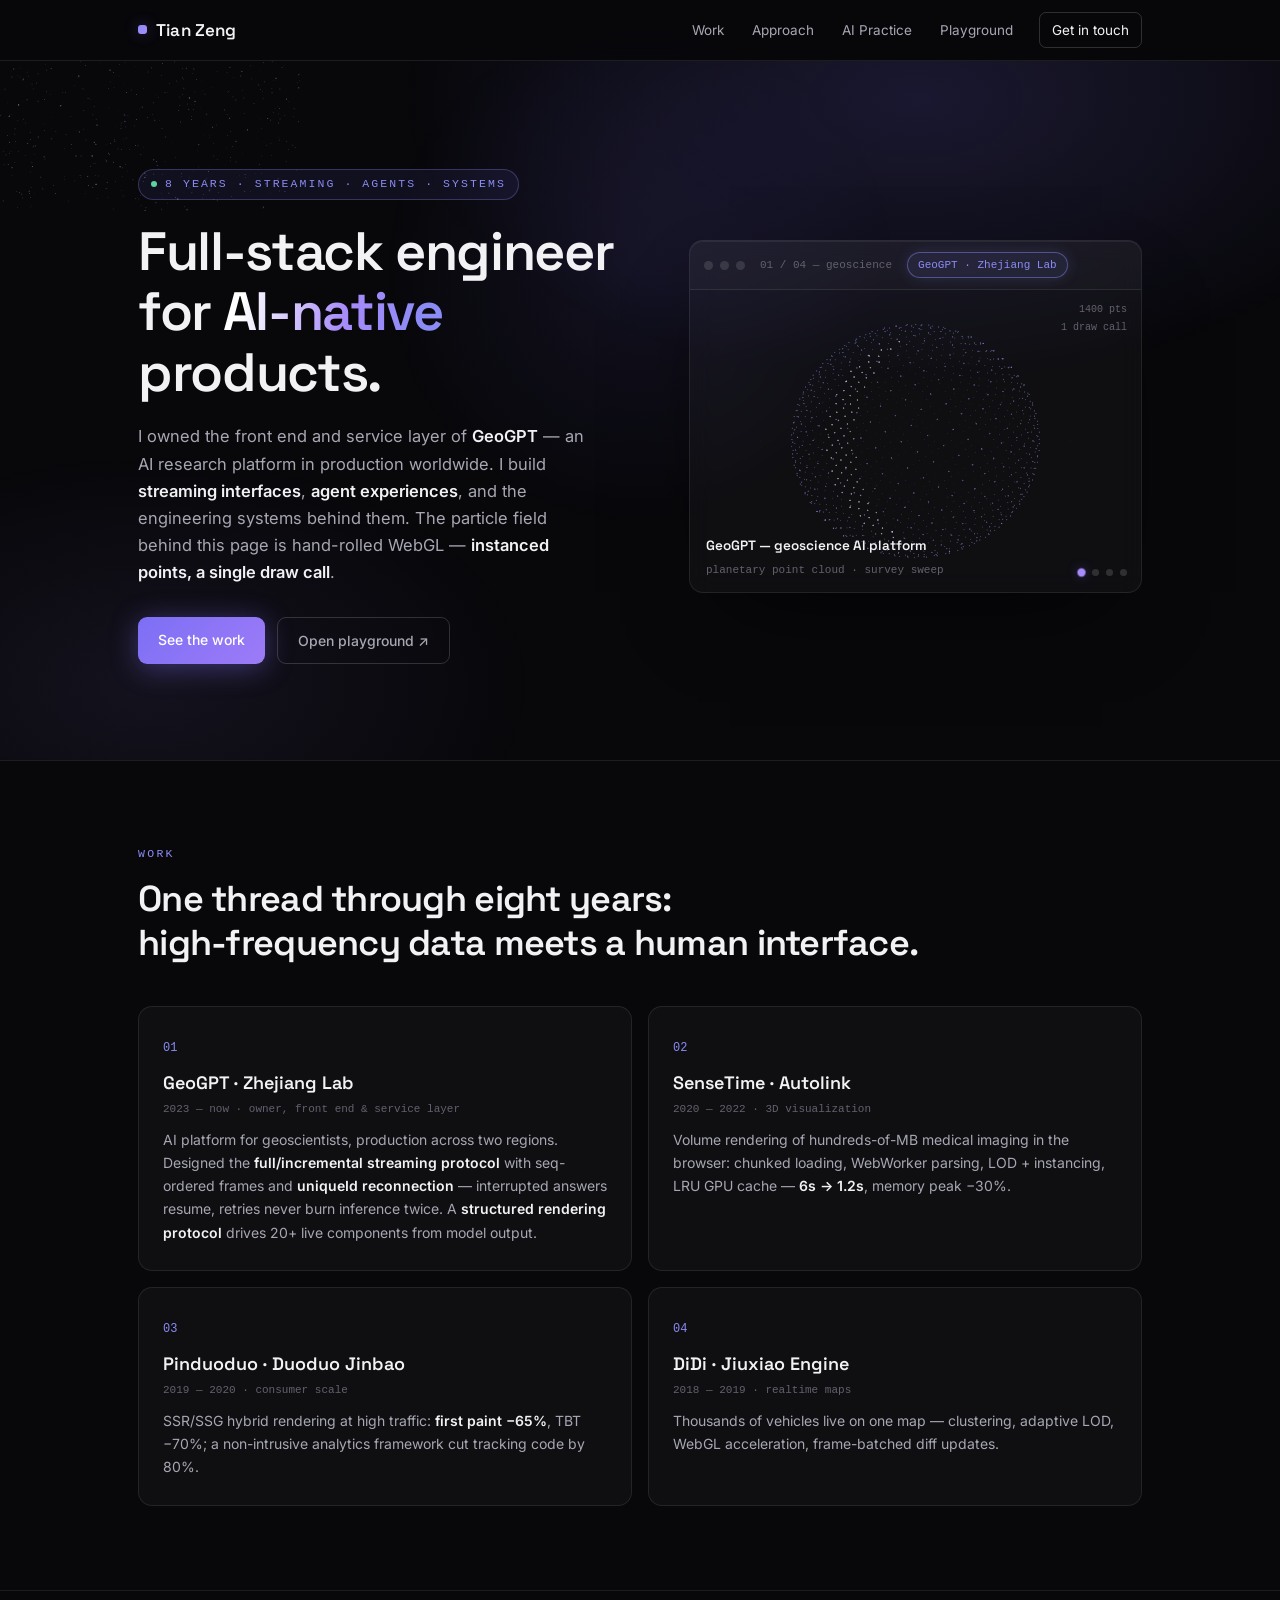
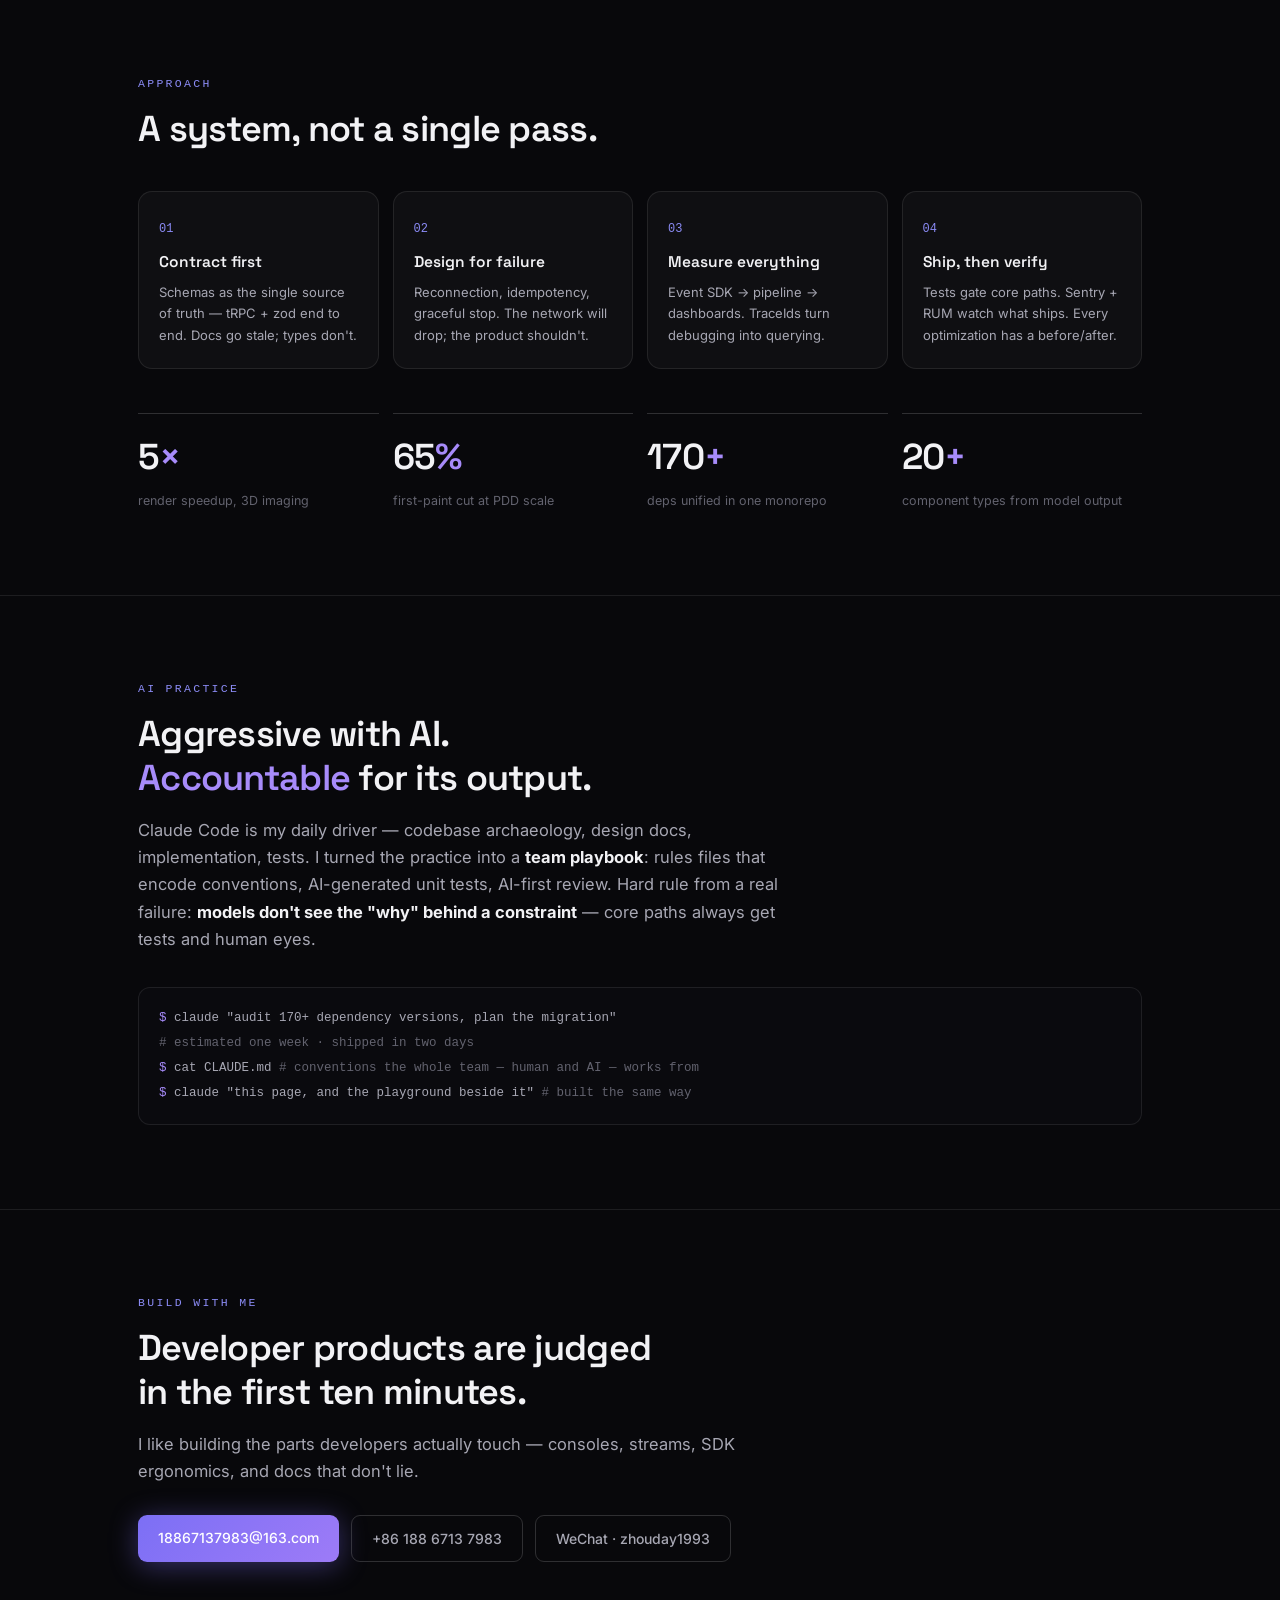
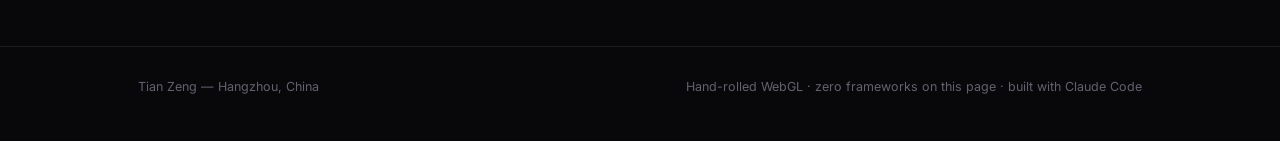
==== me/index.html @ 6d9af837 "Add /me portfolio pages" ====
<!DOCTYPE html>
<html lang="en">
<head>
<meta charset="utf-8">
<meta name="viewport" content="width=device-width, initial-scale=1">
<title>Tian Zeng — Full-stack engineer for AI-native products</title>
<link rel="preconnect" href="https://fonts.googleapis.com">
<link href="https://fonts.googleapis.com/css2?family=Inter:wght@400;500;600;700&family=Space+Grotesk:wght@500;600&display=swap" rel="stylesheet">
<style>
  :root {
    --bg: #08080b; --bg-2: #0c0c10;
    --glass: rgba(255,255,255,.032); --glass-2: rgba(255,255,255,.055);
    --line: rgba(255,255,255,.085); --line-2: rgba(255,255,255,.16);
    --text: #f2f2f5; --text-2: #a7a7b3; --text-3: #62626e;
    --violet: #8b8bf5; --violet-2: #a78bfa; --violet-glow: rgba(124,111,245,.35);
    --green: #5dd4a0; --amber: #f0b153;
    --font: "Inter", -apple-system, "PingFang SC", sans-serif;
    --head: "Space Grotesk", "Inter", sans-serif;
    --mono: "SF Mono", ui-monospace, Menlo, monospace;
  }
  * { margin: 0; padding: 0; box-sizing: border-box; }
  html { scroll-behavior: smooth; }
  body { background: var(--bg); color: var(--text); font: 15.5px/1.65 var(--font); -webkit-font-smoothing: antialiased; overflow-x: hidden; }
  ::selection { background: rgba(139,139,245,.3); }
  a { color: inherit; }
  .wrap { max-width: 1060px; margin: 0 auto; padding: 0 28px; }

  /* cursor glow */
  #glow { position: fixed; width: 560px; height: 560px; border-radius: 50%; pointer-events: none; z-index: 0;
    background: radial-gradient(circle, rgba(124,111,245,.09) 0%, transparent 65%);
    transform: translate(-50%,-50%); left: 50%; top: 30%; transition: opacity .4s; }

  /* entrance */
  .rise { opacity: 0; transform: translateY(20px); }
  .rise.in { animation: rise .9s cubic-bezier(.16,1,.3,1) forwards; }
  @keyframes rise { to { opacity: 1; transform: translateY(0); } }
  .d1 { animation-delay: .06s } .d2 { animation-delay: .2s } .d3 { animation-delay: .34s }

  /* header */
  header { position: sticky; top: 0; z-index: 20; background: rgba(8,8,11,.65); backdrop-filter: blur(14px); border-bottom: 1px solid var(--line); }
  .hd { display: flex; align-items: center; height: 60px; }
  .logo { font-family: var(--head); font-weight: 600; font-size: 17px; letter-spacing: .01em; display: flex; align-items: center; gap: 9px; }
  .logo i { width: 9px; height: 9px; border-radius: 3px; background: linear-gradient(135deg, var(--violet), var(--violet-2));
    box-shadow: 0 0 14px var(--violet-glow); }
  nav { margin-left: auto; display: flex; gap: 4px; align-items: center; }
  nav a { text-decoration: none; font-size: 13.5px; color: var(--text-2); padding: 6px 12px; border-radius: 7px; transition: all .15s; }
  nav a:hover { color: var(--text); background: var(--glass-2); }
  nav a.cta { color: var(--text); border: 1px solid var(--line-2); margin-left: 10px; }
  nav a.cta:hover { border-color: var(--violet); box-shadow: 0 0 18px rgba(124,111,245,.25); }

  /* hero */
  .hero { position: relative; padding: 108px 0 96px; overflow: hidden; }
  #particles { position: absolute; inset: 0; z-index: 0; }
  .hero::before { content: ""; position: absolute; inset: -20% -10%; z-index: 0; pointer-events: none;
    background: radial-gradient(48% 42% at 68% 18%, rgba(124,111,245,.16), transparent 70%),
                radial-gradient(36% 34% at 18% 78%, rgba(167,139,250,.08), transparent 70%); }
  .hero-inner { position: relative; z-index: 2; display: grid; grid-template-columns: 1.04fr .96fr; gap: 60px; align-items: center; }
  .eyebrow { font-family: var(--mono); font-size: 11.5px; letter-spacing: .18em; text-transform: uppercase; color: var(--violet);
    display: inline-flex; align-items: center; gap: 8px; padding: 5px 12px; border: 1px solid rgba(139,139,245,.3);
    border-radius: 99px; background: rgba(124,111,245,.08); }
  .eyebrow::before { content: ""; width: 6px; height: 6px; border-radius: 50%; background: var(--green); animation: pulse 1.8s infinite; }
  @keyframes pulse { 50% { opacity: .3 } }
  h1 { font-family: var(--head); font-weight: 600; font-size: clamp(36px, 4.6vw, 54px); line-height: 1.12; letter-spacing: -.025em; margin: 22px 0 20px; }
  h1 .grad { background: linear-gradient(100deg, #fff 10%, var(--violet-2) 55%, var(--violet) 90%);
    -webkit-background-clip: text; background-clip: text; color: transparent; }
  .hero-sub { font-size: 16.5px; color: var(--text-2); max-width: 46ch; }
  .hero-sub b { color: var(--text); font-weight: 600; }
  .hero-cta { margin-top: 30px; display: flex; gap: 12px; }
  .btn { font-size: 14px; font-weight: 500; text-decoration: none; border-radius: 9px; padding: 11px 20px; transition: all .18s; }
  .btn.primary { background: linear-gradient(135deg, #7c6ff5, #9d7bf7); color: #fff; box-shadow: 0 4px 28px rgba(124,111,245,.4); }
  .btn.primary:hover { transform: translateY(-2px); box-shadow: 0 8px 36px rgba(124,111,245,.55); }
  .btn.ghost { border: 1px solid var(--line-2); color: var(--text-2); }
  .btn.ghost:hover { color: var(--text); border-color: var(--violet); }

  /* glass demo frame */
  .frame { position: relative; z-index: 2; background: var(--glass); border: 1px solid var(--line); border-radius: 14px;
    backdrop-filter: blur(12px); box-shadow: 0 40px 90px -40px rgba(0,0,0,.8), inset 0 1px 0 rgba(255,255,255,.06);
    overflow: hidden; transform: perspective(1400px) rotateY(-4deg) rotateX(1.5deg); transition: transform .5s cubic-bezier(.16,1,.3,1); }
  .frame:hover { transform: perspective(1400px) rotateY(0) rotateX(0); }
  .frame-hd { display: flex; align-items: center; gap: 7px; padding: 11px 14px; border-bottom: 1px solid var(--line); background: rgba(255,255,255,.02); }
  .frame-hd i { width: 9px; height: 9px; border-radius: 50%; background: rgba(255,255,255,.12); }
  .frame-hd span { margin-left: 8px; font-family: var(--mono); font-size: 11px; color: var(--text-3); }
  .chip { margin-left: auto; font-family: var(--mono); font-size: 10.5px; padding: 3px 10px; border-radius: 99px;
    border: 1px solid var(--line-2); color: var(--text-2); transition: all .3s; }
  .chip.stream { color: var(--violet-2); border-color: rgba(139,139,245,.5); background: rgba(124,111,245,.12); box-shadow: 0 0 14px rgba(124,111,245,.2); }
  .chip.lost { color: var(--amber); border-color: rgba(240,177,83,.45); background: rgba(240,177,83,.1); }
  .chip.ok { color: var(--green); border-color: rgba(93,212,160,.45); background: rgba(93,212,160,.1); }
  .frame-body { padding: 0; min-height: 0; position: relative; }
  #showcase { display: block; width: 100%; height: 302px; transition: opacity .32s ease; }
  .scene-cap { position: absolute; left: 16px; bottom: 13px; line-height: 1.5; pointer-events: none; }
  .scene-cap b { display: block; font-family: var(--head); font-weight: 600; font-size: 13.5px; color: var(--text); }
  .scene-cap span { color: var(--text-3); font-size: 11px; font-family: var(--mono); }
  .dots { position: absolute; right: 14px; bottom: 16px; display: flex; gap: 7px; }
  .dots i { width: 7px; height: 7px; border-radius: 50%; background: rgba(255,255,255,.14); cursor: pointer; transition: all .25s; }
  .dots i.on { background: var(--violet-2); box-shadow: 0 0 9px var(--violet-glow); transform: scale(1.2); }
  .seqlog { position: absolute; right: 14px; top: 11px; font-family: var(--mono); font-size: 10px; color: var(--text-3); text-align: right; line-height: 1.8; }

  /* sections */
  section { position: relative; z-index: 2; padding: 84px 0; border-top: 1px solid var(--line); }
  .sec-eyebrow { font-family: var(--mono); font-size: 11.5px; letter-spacing: .2em; text-transform: uppercase; color: var(--violet); }
  .lede { font-family: var(--head); font-weight: 600; font-size: clamp(26px, 3.2vw, 36px); letter-spacing: -.02em; line-height: 1.22; margin-top: 14px; }
  .statement { color: var(--text-2); font-size: 16.5px; max-width: 64ch; margin-top: 16px; }
  .statement b { color: var(--text); }

  .cards { margin-top: 40px; display: grid; grid-template-columns: 1fr 1fr; gap: 16px; }
  .card { position: relative; background: var(--glass); border: 1px solid var(--line); border-radius: 14px; padding: 26px 24px;
    transition: transform .3s cubic-bezier(.16,1,.3,1), border-color .3s, box-shadow .3s; overflow: hidden; }
  .card::before { content: ""; position: absolute; inset: 0; border-radius: inherit; pointer-events: none; opacity: 0; transition: opacity .35s;
    background: radial-gradient(60% 90% at 20% 0%, rgba(124,111,245,.12), transparent 70%); }
  .card:hover { transform: translateY(-5px); border-color: rgba(139,139,245,.35); box-shadow: 0 24px 60px -30px rgba(124,111,245,.35); }
  .card:hover::before { opacity: 1; }
  .card .num { font-family: var(--mono); font-size: 12px; color: var(--violet); }
  .card h3 { font-family: var(--head); font-weight: 600; font-size: 18px; margin: 10px 0 2px; }
  .card small { font-family: var(--mono); font-size: 11px; color: var(--text-3); display: block; margin-bottom: 10px; }
  .card p { font-size: 14px; color: var(--text-2); }
  .card p b { color: var(--text); font-weight: 600; }

  .loop { margin-top: 40px; display: grid; grid-template-columns: repeat(4, 1fr); gap: 14px; }
  .loop .card { padding: 22px 20px; }
  .loop h4 { font-family: var(--head); font-weight: 600; font-size: 15.5px; margin: 10px 0 6px; }
  .loop p { font-size: 13px; }

  .stats { margin-top: 44px; display: grid; grid-template-columns: repeat(4,1fr); gap: 14px; }
  .stat { border-top: 1px solid var(--line-2); padding-top: 14px; }
  .stat .v { font-family: var(--head); font-weight: 600; font-size: clamp(26px,3vw,36px); letter-spacing: -.02em; }
  .stat .v span { color: var(--violet-2); }
  .stat .k { font-size: 12.5px; color: var(--text-3); margin-top: 3px; }

  .terminal { margin-top: 34px; background: #0a0a0e; border: 1px solid var(--line); border-radius: 12px; padding: 18px 20px;
    font-family: var(--mono); font-size: 12.5px; line-height: 2; color: var(--text-2); }
  .terminal .p { color: var(--violet-2); }
  .terminal .c { color: var(--text-3); }

  footer { border-top: 1px solid var(--line); padding: 30px 0 44px; font-size: 12.5px; color: var(--text-3);
    display: flex; justify-content: space-between; position: relative; z-index: 2; }

  @media (max-width: 880px) {
    .hero-inner { grid-template-columns: 1fr; }
    .cards, .loop, .stats { grid-template-columns: 1fr 1fr; }
    .frame { transform: none; }
  }
</style>
</head>
<body>
<div id="glow"></div>

<header><div class="wrap hd">
  <div class="logo"><i></i>Tian Zeng</div>
  <nav>
    <a href="#work">Work</a>
    <a href="#approach">Approach</a>
    <a href="#ai">AI Practice</a>
    <a href="playground.html">Playground</a>
    <a class="cta" href="mailto:18867137983@163.com">Get in touch</a>
  </nav>
</div></header>

<div class="hero">
  <canvas id="particles"></canvas>
  <div class="wrap hero-inner">
    <div>
      <span class="eyebrow rise d1">8 years · streaming · agents · systems</span>
      <h1 class="rise d1">Full-stack engineer for <span class="grad">AI-native</span> products.</h1>
      <p class="hero-sub rise d2">I owned the front end and service layer of <b>GeoGPT</b> — an AI research platform in production worldwide. I build <b>streaming interfaces</b>, <b>agent experiences</b>, and the engineering systems behind them. The particle field behind this page is hand-rolled WebGL — <b>instanced points, a single draw call</b>.</p>
      <div class="hero-cta rise d3">
        <a class="btn primary" href="#work">See the work</a>
        <a class="btn ghost" href="playground.html">Open playground ↗</a>
      </div>
    </div>
    <div class="frame rise d3">
      <div class="frame-hd"><i></i><i></i><i></i><span id="scene-title">01 / 04 — geoscience</span><span class="chip" id="chip">GeoGPT</span></div>
      <div class="frame-body">
        <canvas id="showcase"></canvas>
        <div class="scene-cap" id="scene-cap"></div>
        <div class="seqlog" id="seqlog"></div>
        <div class="dots" id="dots"></div>
      </div>
    </div>
  </div>
</div>

<section id="work"><div class="wrap">
  <p class="sec-eyebrow rise">Work</p>
  <h2 class="lede rise">One thread through eight years:<br>high-frequency data meets a human interface.</h2>
  <div class="cards">
    <div class="card rise"><span class="num">01</span>
      <h3>GeoGPT · Zhejiang Lab</h3><small>2023 — now · owner, front end &amp; service layer</small>
      <p>AI platform for geoscientists, production across two regions. Designed the <b>full/incremental streaming protocol</b> with seq-ordered frames and <b>uniqueId reconnection</b> — interrupted answers resume, retries never burn inference twice. A <b>structured rendering protocol</b> drives 20+ live components from model output.</p></div>
    <div class="card rise"><span class="num">02</span>
      <h3>SenseTime · Autolink</h3><small>2020 — 2022 · 3D visualization</small>
      <p>Volume rendering of hundreds-of-MB medical imaging in the browser: chunked loading, WebWorker parsing, LOD + instancing, LRU GPU cache — <b>6s → 1.2s</b>, memory peak −30%.</p></div>
    <div class="card rise"><span class="num">03</span>
      <h3>Pinduoduo · Duoduo Jinbao</h3><small>2019 — 2020 · consumer scale</small>
      <p>SSR/SSG hybrid rendering at high traffic: <b>first paint −65%</b>, TBT −70%; a non-intrusive analytics framework cut tracking code by 80%.</p></div>
    <div class="card rise"><span class="num">04</span>
      <h3>DiDi · Jiuxiao Engine</h3><small>2018 — 2019 · realtime maps</small>
      <p>Thousands of vehicles live on one map — clustering, adaptive LOD, WebGL acceleration, frame-batched diff updates.</p></div>
  </div>
</div></section>

<section id="approach"><div class="wrap">
  <p class="sec-eyebrow rise">Approach</p>
  <h2 class="lede rise">A system, not a single pass.</h2>
  <div class="loop">
    <div class="card rise"><span class="num">01</span><h4>Contract first</h4><p>Schemas as the single source of truth — tRPC + zod end to end. Docs go stale; types don't.</p></div>
    <div class="card rise"><span class="num">02</span><h4>Design for failure</h4><p>Reconnection, idempotency, graceful stop. The network will drop; the product shouldn't.</p></div>
    <div class="card rise"><span class="num">03</span><h4>Measure everything</h4><p>Event SDK → pipeline → dashboards. TraceIds turn debugging into querying.</p></div>
    <div class="card rise"><span class="num">04</span><h4>Ship, then verify</h4><p>Tests gate core paths. Sentry + RUM watch what ships. Every optimization has a before/after.</p></div>
  </div>
  <div class="stats">
    <div class="stat rise"><div class="v">5<span>×</span></div><div class="k">render speedup, 3D imaging</div></div>
    <div class="stat rise"><div class="v">65<span>%</span></div><div class="k">first-paint cut at PDD scale</div></div>
    <div class="stat rise"><div class="v">170<span>+</span></div><div class="k">deps unified in one monorepo</div></div>
    <div class="stat rise"><div class="v">20<span>+</span></div><div class="k">component types from model output</div></div>
  </div>
</div></section>

<section id="ai"><div class="wrap">
  <p class="sec-eyebrow rise">AI Practice</p>
  <h2 class="lede rise">Aggressive with AI.<br><span style="color:var(--violet-2)">Accountable</span> for its output.</h2>
  <p class="statement rise">Claude Code is my daily driver — codebase archaeology, design docs, implementation, tests. I turned the practice into a <b>team playbook</b>: rules files that encode conventions, AI-generated unit tests, AI-first review. Hard rule from a real failure: <b>models don't see the "why" behind a constraint</b> — core paths always get tests and human eyes.</p>
  <div class="terminal rise">
    <div><span class="p">$</span> claude "audit 170+ dependency versions, plan the migration"</div>
    <div><span class="c"># estimated one week · shipped in two days</span></div>
    <div><span class="p">$</span> cat CLAUDE.md <span class="c"># conventions the whole team — human and AI — works from</span></div>
    <div><span class="p">$</span> claude "this page, and the playground beside it" <span class="c"># built the same way</span></div>
  </div>
</div></section>

<section><div class="wrap">
  <p class="sec-eyebrow rise">Build with me</p>
  <h2 class="lede rise">Developer products are judged<br>in the first ten minutes.</h2>
  <p class="statement rise">I like building the parts developers actually touch — consoles, streams, SDK ergonomics, and docs that don't lie.</p>
  <div class="hero-cta rise">
    <a class="btn primary" href="mailto:18867137983@163.com">18867137983@163.com</a>
    <a class="btn ghost" href="tel:+8618867137983">+86 188 6713 7983</a>
    <a class="btn ghost" href="#">WeChat · zhouday1993</a>
  </div>
</div></section>

<footer><div class="wrap" style="display:flex;justify-content:space-between;width:100%">
  <span>Tian Zeng — Hangzhou, China</span>
  <span>Hand-rolled WebGL · zero frameworks on this page · built with Claude Code</span>
</div></footer>

<script>
/* ─── cursor glow ─── */
const glow = document.getElementById('glow');
addEventListener('pointermove', e => { glow.style.left = e.clientX + 'px'; glow.style.top = e.clientY + 'px'; }, { passive: true });

/* ─── scroll reveal (IO + sweep fallback) ─── */
const risers = [...document.querySelectorAll('.rise')];
const io = new IntersectionObserver(es => es.forEach(e => { if (e.isIntersecting) { e.target.classList.add('in'); io.unobserve(e.target); } }), { threshold: 0, rootMargin: '0px 0px -8% 0px' });
risers.forEach(el => io.observe(el));
function sweep(){ risers.forEach(el => { if (!el.classList.contains('in') && el.getBoundingClientRect().top < innerHeight * 1.05) el.classList.add('in'); }); }
addEventListener('scroll', sweep, { passive: true }); addEventListener('resize', sweep); setTimeout(sweep, 300);

/* ─── WebGL particle field: 4000 points, one draw call, mouse repulsion ─── */
(function(){
  const cv = document.getElementById('particles');
  const gl = cv.getContext('webgl', { alpha: true, antialias: false });
  if (!gl) return;
  const N = 4000;
  let W, H, dpr, drawN = N;
  function resize(){
    dpr = Math.min(devicePixelRatio || 1, 2);
    W = cv.clientWidth; H = cv.clientHeight;
    cv.width = W * dpr; cv.height = H * dpr;
    gl.viewport(0, 0, cv.width, cv.height);
    drawN = Math.max(500, Math.min(N, Math.round((W * H) / 620)));
  }
  resize(); addEventListener('resize', resize);
  addEventListener('load', resize); if (document.fonts && document.fonts.ready) document.fonts.ready.then(resize);

  const vsrc = `
    attribute vec2 aPos; attribute float aSize; attribute float aHue;
    uniform vec2 uRes; varying float vHue;
    void main(){
      vHue = aHue;
      vec2 ndc = (aPos / uRes) * 2.0 - 1.0;
      gl_Position = vec4(ndc.x, -ndc.y, 0.0, 1.0);
      gl_PointSize = aSize;
    }`;
  const fsrc = `
    precision mediump float; varying float vHue;
    void main(){
      float d = length(gl_PointCoord - .5);
      float a = smoothstep(.5, .12, d);
      vec3 violet = vec3(.55,.55,.96); vec3 white = vec3(.92,.92,1.0);
      gl_FragColor = vec4(mix(violet, white, vHue), a * (0.09 + vHue * 0.28));
    }`;
  function sh(type, src){ const s = gl.createShader(type); gl.shaderSource(s, src); gl.compileShader(s); return s; }
  const prog = gl.createProgram();
  gl.attachShader(prog, sh(gl.VERTEX_SHADER, vsrc));
  gl.attachShader(prog, sh(gl.FRAGMENT_SHADER, fsrc));
  gl.linkProgram(prog); gl.useProgram(prog);
  gl.enable(gl.BLEND); gl.blendFunc(gl.SRC_ALPHA, gl.ONE); // additive

  const pos = new Float32Array(N * 2), vel = new Float32Array(N * 2);
  const size = new Float32Array(N), hue = new Float32Array(N);
  for (let i = 0; i < N; i++) {
    pos[i*2] = Math.random() * 2000; pos[i*2+1] = Math.random() * 1200;
    vel[i*2] = (Math.random() - .5) * .22; vel[i*2+1] = (Math.random() - .5) * .22;
    size[i] = (0.8 + Math.random() * 1.8) * (devicePixelRatio > 1 ? 2 : 1);
    hue[i] = Math.random() * Math.random();
  }
  function buf(data, loc, comps){
    const b = gl.createBuffer(); gl.bindBuffer(gl.ARRAY_BUFFER, b);
    gl.bufferData(gl.ARRAY_BUFFER, data, gl.DYNAMIC_DRAW);
    gl.enableVertexAttribArray(loc); gl.vertexAttribPointer(loc, comps, gl.FLOAT, false, 0, 0);
    return b;
  }
  const locPos = gl.getAttribLocation(prog, 'aPos');
  const bPos = buf(pos, locPos, 2);
  buf(size, gl.getAttribLocation(prog, 'aSize'), 1);
  buf(hue, gl.getAttribLocation(prog, 'aHue'), 1);
  const uRes = gl.getUniformLocation(prog, 'uRes');

  let mx = -9999, my = -9999;
  cv.parentElement.addEventListener('pointermove', e => {
    const r = cv.getBoundingClientRect(); mx = (e.clientX - r.left) * dpr; my = (e.clientY - r.top) * dpr;
  }, { passive: true });
  cv.parentElement.addEventListener('pointerleave', () => { mx = my = -9999; });

  function tick(){
    const w = cv.width, h = cv.height, R = 130 * dpr;
    for (let i = 0; i < drawN; i++) {
      let x = pos[i*2] % w, y = pos[i*2+1] % h;
      if (x < 0) x += w; if (y < 0) y += h;
      const dx = x - mx, dy = y - my, d2 = dx*dx + dy*dy;
      if (d2 < R*R && d2 > 1) {
        const f = (1 - Math.sqrt(d2)/R) * .9;
        vel[i*2] += (dx/Math.sqrt(d2)) * f; vel[i*2+1] += (dy/Math.sqrt(d2)) * f;
      }
      vel[i*2] *= .96; vel[i*2+1] *= .96;
      const sp = Math.hypot(vel[i*2], vel[i*2+1]);
      if (sp < .12) { vel[i*2] += (Math.random()-.5)*.04; vel[i*2+1] += (Math.random()-.5)*.04; }
      pos[i*2] = x + vel[i*2] * dpr; pos[i*2+1] = y + vel[i*2+1] * dpr;
    }
    gl.bindBuffer(gl.ARRAY_BUFFER, bPos);
    gl.bufferSubData(gl.ARRAY_BUFFER, 0, pos);
    gl.enableVertexAttribArray(locPos); gl.vertexAttribPointer(locPos, 2, gl.FLOAT, false, 0, 0);
    gl.uniform2f(uRes, w, h);
    gl.clearColor(0, 0, 0, 0); gl.clear(gl.COLOR_BUFFER_BIT);
    gl.drawArrays(gl.POINTS, 0, drawN);
    requestAnimationFrame(tick);
  }
  tick();
})();

/* ─── career showcase: 4 WebGL scenes, one shared point pipeline, one draw call/frame ─── */
(function(){
  const cv = document.getElementById('showcase');
  const gl = cv.getContext('webgl', { alpha: true, antialias: false });
  if (!gl) return;
  const chip = document.getElementById('chip'), sTitle = document.getElementById('scene-title'),
        cap = document.getElementById('scene-cap'), seqlog = document.getElementById('seqlog'),
        dotsEl = document.getElementById('dots');

  let W, H, dpr;
  function resize(){
    dpr = Math.min(devicePixelRatio || 1, 2);
    W = cv.clientWidth; H = cv.clientHeight;
    cv.width = W * dpr; cv.height = H * dpr;
    gl.viewport(0, 0, cv.width, cv.height);
  }
  resize(); addEventListener('resize', resize);
  if (document.fonts && document.fonts.ready) document.fonts.ready.then(resize);

  const vsrc = `attribute vec2 aPos; attribute float aSize; attribute vec4 aCol;
    uniform vec2 uRes; varying vec4 vCol;
    void main(){ vCol = aCol; vec2 n = (aPos / uRes) * 2.0 - 1.0;
      gl_Position = vec4(n.x, -n.y, 0.0, 1.0); gl_PointSize = aSize; }`;
  const fsrc = `precision mediump float; varying vec4 vCol;
    void main(){ float d = length(gl_PointCoord - .5);
      gl_FragColor = vec4(vCol.rgb, vCol.a * smoothstep(.5, .15, d)); }`;
  function sh(t, s){ const o = gl.createShader(t); gl.shaderSource(o, s); gl.compileShader(o); return o; }
  const prog = gl.createProgram();
  gl.attachShader(prog, sh(gl.VERTEX_SHADER, vsrc)); gl.attachShader(prog, sh(gl.FRAGMENT_SHADER, fsrc));
  gl.linkProgram(prog); gl.useProgram(prog);
  gl.enable(gl.BLEND); gl.blendFunc(gl.SRC_ALPHA, gl.ONE);

  const MAX = 3400;
  const pos = new Float32Array(MAX*2), size = new Float32Array(MAX), col = new Float32Array(MAX*4);
  let count = 0;
  function P(x, y, s, r, g, b, a){
    if (count >= MAX) return;
    pos[count*2] = x*dpr; pos[count*2+1] = y*dpr; size[count] = s*dpr;
    col[count*4] = r; col[count*4+1] = g; col[count*4+2] = b; col[count*4+3] = a; count++;
  }
  function mkBuf(loc, comps){
    const b = gl.createBuffer(); gl.bindBuffer(gl.ARRAY_BUFFER, b);
    gl.bufferData(gl.ARRAY_BUFFER, comps === 2 ? pos : comps === 1 ? size : col, gl.DYNAMIC_DRAW);
    gl.enableVertexAttribArray(loc); gl.vertexAttribPointer(loc, comps, gl.FLOAT, false, 0, 0);
    return b;
  }
  const bPos = mkBuf(gl.getAttribLocation(prog,'aPos'), 2);
  const bSize = mkBuf(gl.getAttribLocation(prog,'aSize'), 1);
  const bCol = mkBuf(gl.getAttribLocation(prog,'aCol'), 4);
  const uRes = gl.getUniformLocation(prog, 'uRes');

  /* — scenes — */
  const SCENES = [
  { title: '01 / 04 — geoscience', chipT: 'GeoGPT · Zhejiang Lab', ac: [139,139,245],
    cap1: 'GeoGPT — geoscience AI platform', cap2: 'planetary point cloud · survey sweep',
    init(){ if (this.p) return; this.p = []; const n = 1250, ga = Math.PI*(3-Math.sqrt(5));
      for (let i = 0; i < n; i++){ const y = 1-(i/(n-1))*2, r = Math.sqrt(Math.max(0,1-y*y)), th = ga*i;
        this.p.push([Math.cos(th)*r, y, Math.sin(th)*r, ((th % (Math.PI*2)) + Math.PI*2) % (Math.PI*2)]); }
      this.ring = []; for (let i = 0; i < 150; i++){ const a = i/150*Math.PI*2; this.ring.push([Math.cos(a), 0, Math.sin(a)]); } },
    step(dt, t){ const cx = W/2, cy = H/2, R = Math.min(W,H)*0.37, rot = t*0.4, band = (t*0.65)%(Math.PI*2);
      const cs = Math.cos(rot), sn = Math.sin(rot);
      for (const q of this.p){ const x = q[0]*cs - q[2]*sn, z = q[0]*sn + q[2]*cs;
        const pr = 2.3/(2.3+z), sx = cx + x*R*pr, sy = cy + q[1]*R*0.94*pr, li = (1-z)/2;
        let d = Math.abs(q[3]-band); d = Math.min(d, Math.PI*2-d);
        if (d < 0.22) P(sx, sy, 2.4, .95,.95,1, .35+li*.55);
        else P(sx, sy, 1.2+li*1.2, .58,.6,.98, .1+li*.34); }
      for (const q of this.ring){ const x = q[0]*cs - q[2]*sn, z = q[0]*sn + q[2]*cs, pr = 2.3/(2.3+z);
        P(cx + x*R*1.25*pr, cy, 1.1, .75,.75,1, .06+(1-z)/2*.2); } } },

  { title: '02 / 04 — medical imaging', chipT: 'SenseTime · 3D vis', ac: [95,214,224],
    cap1: 'SenseTime — medical volume rendering', cap2: 'CT sweep · worker-parsed · GPU-cached',
    init(){ if (this.p) return; this.p = [];
      while (this.p.length < 1500){ const x = Math.random()*2-1, y = Math.random()*2-1, z = Math.random()*2-1;
        if (x*x+y*y+z*z <= 1) this.p.push([x*0.85, y*1.12, z*0.72]); } },
    step(dt, t){ const cx = W/2, cy = H/2, R = Math.min(W,H)*0.36, rot = t*0.28;
      const cs = Math.cos(rot), sn = Math.sin(rot), scan = Math.sin(t*0.55)*0.95;
      for (let i = 0; i < 64; i++) P(cx - R*1.15 + i/63*R*2.3, cy + scan*R, 1.2, .37,.84,.88, .15);
      for (const q of this.p){ const x = q[0]*cs - q[2]*sn, z = q[0]*sn + q[2]*cs;
        const pr = 2.4/(2.4+z), sx = cx + x*R*pr, sy = cy + q[1]*R*pr, li = (1-z)/2;
        if (Math.abs(q[1]-scan) < 0.075) P(sx, sy, 2.6, .55,.95,1, .5+li*.4);
        else P(sx, sy, 1.0+li*1.1, .45,.58,.95, .06+li*.26); } } },

  { title: '03 / 04 — e-commerce scale', chipT: 'Pinduoduo · growth', ac: [240,177,83],
    cap1: 'Pinduoduo — conversion funnel', cap2: 'traffic in · conversions out · fully instrumented',
    hw(yn){ const topY = .06, neckY = .60, top = .34, neck = .07;
      if (yn < neckY){ const k = Math.min(Math.max((yn-topY)/(neckY-topY), 0), 1); return top + (neck-top)*k; }
      return neck; },
    mk(top){ const y = top ? Math.random()*.9 : -0.03;
      return { xn: (Math.random()*2-1)*.94, y, v: .1+Math.random()*.1, st: y > .60 ? 1 : 0, a: 1, x: 0, vx: 0 }; },
    init(){ if (this.parts) return; this.parts = []; for (let i = 0; i < 230; i++) this.parts.push(this.mk(true)); },
    step(dt, t){ const cx = W/2;
      for (let i = 0; i <= 34; i++){ const yn = .06 + i/34*.54, hw = this.hw(yn)*W;
        P(cx-hw, yn*H, 1.4, .62,.64,.98, .3); P(cx+hw, yn*H, 1.4, .62,.64,.98, .3); }
      for (let i = 0; i <= 10; i++){ const yn = .60 + i/10*.34, hw = this.hw(yn)*W;
        P(cx-hw, yn*H, 1.4, .62,.64,.98, .3); P(cx+hw, yn*H, 1.4, .62,.64,.98, .3); }
      for (const p of this.parts){
        p.y += p.v*dt*(p.st === 1 ? 2.1 : 1);
        if (p.st === 2){ p.x += p.vx*dt; p.a -= dt*1.5; if (p.a <= 0) Object.assign(p, this.mk(false)); }
        else {
          if (p.st === 0 && p.y > .60){
            if (Math.random() < .42){ p.st = 2; p.x = cx + Math.sign(p.xn)*this.hw(.6)*W; p.vx = Math.sign(p.xn)*W*.22; p.a = .8; }
            else p.st = 1; }
          if (p.y > .98) Object.assign(p, this.mk(false)); }
        const sy = p.y*H;
        if (p.st === 2) P(p.x, sy, 2, .8,.8,.92, p.a*.35);
        else { const sx = cx + p.xn*this.hw(Math.max(p.y,.06))*W*.92 + Math.sin(t*3+p.xn*7)*2;
          if (p.st === 1) P(sx, sy, 2.4, 1,.74,.35, .85);
          else P(sx, sy, 1.6, .85,.85,1, .5); } } } },

  { title: '04 / 04 — realtime fleet', chipT: 'DiDi · dispatch', ac: [245,140,80],
    cap1: 'DiDi — realtime dispatch map', cap2: 'thousands of vehicles · clustered · WebGL',
    init(){ if (this.cars) return; const NX = 6, NY = 4; this.NX = NX; this.NY = NY;
      this.cars = []; for (let i = 0; i < 105; i++){ const hz = Math.random() < .5;
        this.cars.push({ hz, lane: 1 + Math.floor(Math.random()*(hz ? NY : NX)), p: Math.random(),
          sp: (.05+Math.random()*.11)*(Math.random() < .5 ? -1 : 1) }); }
      this.pulses = []; this.lastP = 0; },
    step(dt, t){ const NX = this.NX, NY = this.NY;
      for (let i = 1; i <= NX; i++){ const x = i/(NX+1)*W; for (let y = 8; y < H; y += 14) P(x, y, .9, .58,.6,.98, .055); }
      for (let j = 1; j <= NY; j++){ const y = j/(NY+1)*H; for (let x = 8; x < W; x += 14) P(x, y, .9, .58,.6,.98, .055); }
      for (const c of this.cars){ c.p += c.sp*dt; if (c.p > 1) c.p -= 1; if (c.p < 0) c.p += 1;
        const lx = c.hz ? c.p*W : c.lane/(NX+1)*W, ly = c.hz ? c.lane/(NY+1)*H : c.p*H;
        for (let k = 0; k < 6; k++){ const off = -k*6*Math.sign(c.sp);
          P(c.hz ? lx+off : lx, c.hz ? ly : ly+off, k === 0 ? 2.5 : 1.5, .96,.55,.3, k === 0 ? .9 : .4*(1-k/6)); } }
      if (t - this.lastP > 1.7){ this.lastP = t; this.pulses.push({ x: (.15+Math.random()*.7)*W, y: (.15+Math.random()*.7)*H, r: 4 }); }
      this.pulses = this.pulses.filter(p => p.r < 56);
      for (const p of this.pulses){ p.r += 50*dt; const a = Math.max(0, 1-p.r/56)*.55;
        for (let i = 0; i < 26; i++){ const an = i/26*Math.PI*2;
          P(p.x+Math.cos(an)*p.r, p.y+Math.sin(an)*p.r, 1.4, .42,.88,.64, a); } } } }
  ];

  /* — scene switching — */
  let active = Math.min(3, Math.max(0, parseInt(new URLSearchParams(location.search).get('scene')) || 0)), sceneT = 0, switching = false;
  SCENES.forEach((s, i) => { const d = document.createElement('i'); d.onclick = () => { if (i !== active) switchTo(i); }; dotsEl.appendChild(d); });
  function setLabels(i){ const s = SCENES[i], [r,g,b] = s.ac;
    sTitle.textContent = s.title; chip.textContent = s.chipT;
    chip.style.color = `rgb(${r},${g},${b})`;
    chip.style.borderColor = `rgba(${r},${g},${b},.45)`;
    chip.style.background = `rgba(${r},${g},${b},.1)`;
    chip.style.boxShadow = `0 0 14px rgba(${r},${g},${b},.18)`;
    cap.innerHTML = `<b>${s.cap1}</b><span>${s.cap2}</span>`;
    [...dotsEl.children].forEach((d, k) => d.classList.toggle('on', k === i)); }
  function switchTo(i){ if (switching) return; switching = true; cv.style.opacity = 0;
    setTimeout(() => { active = i; sceneT = 0; SCENES[i].init(); setLabels(i); cv.style.opacity = 1; switching = false; }, 330); }
  SCENES[active].init(); setLabels(active);

  let last = performance.now(), fc = 0;
  function frame(now){
    const dt = Math.min((now - last)/1000, .05); last = now;
    const t = now/1000;
    count = 0; SCENES[active].step(dt, t);
    gl.bindBuffer(gl.ARRAY_BUFFER, bPos); gl.bufferSubData(gl.ARRAY_BUFFER, 0, pos.subarray(0, count*2));
    gl.bindBuffer(gl.ARRAY_BUFFER, bSize); gl.bufferSubData(gl.ARRAY_BUFFER, 0, size.subarray(0, count));
    gl.bindBuffer(gl.ARRAY_BUFFER, bCol); gl.bufferSubData(gl.ARRAY_BUFFER, 0, col.subarray(0, count*4));
    gl.uniform2f(uRes, cv.width, cv.height);
    gl.clearColor(0,0,0,0); gl.clear(gl.COLOR_BUFFER_BIT);
    gl.drawArrays(gl.POINTS, 0, count);
    if (++fc % 12 === 0) seqlog.innerHTML = `${count} pts<br>1 draw call`;
    sceneT += dt; if (sceneT > 7 && !switching) switchTo((active+1) % SCENES.length);
    requestAnimationFrame(frame);
  }
  requestAnimationFrame(frame);
})();
</script>
</body>
</html>
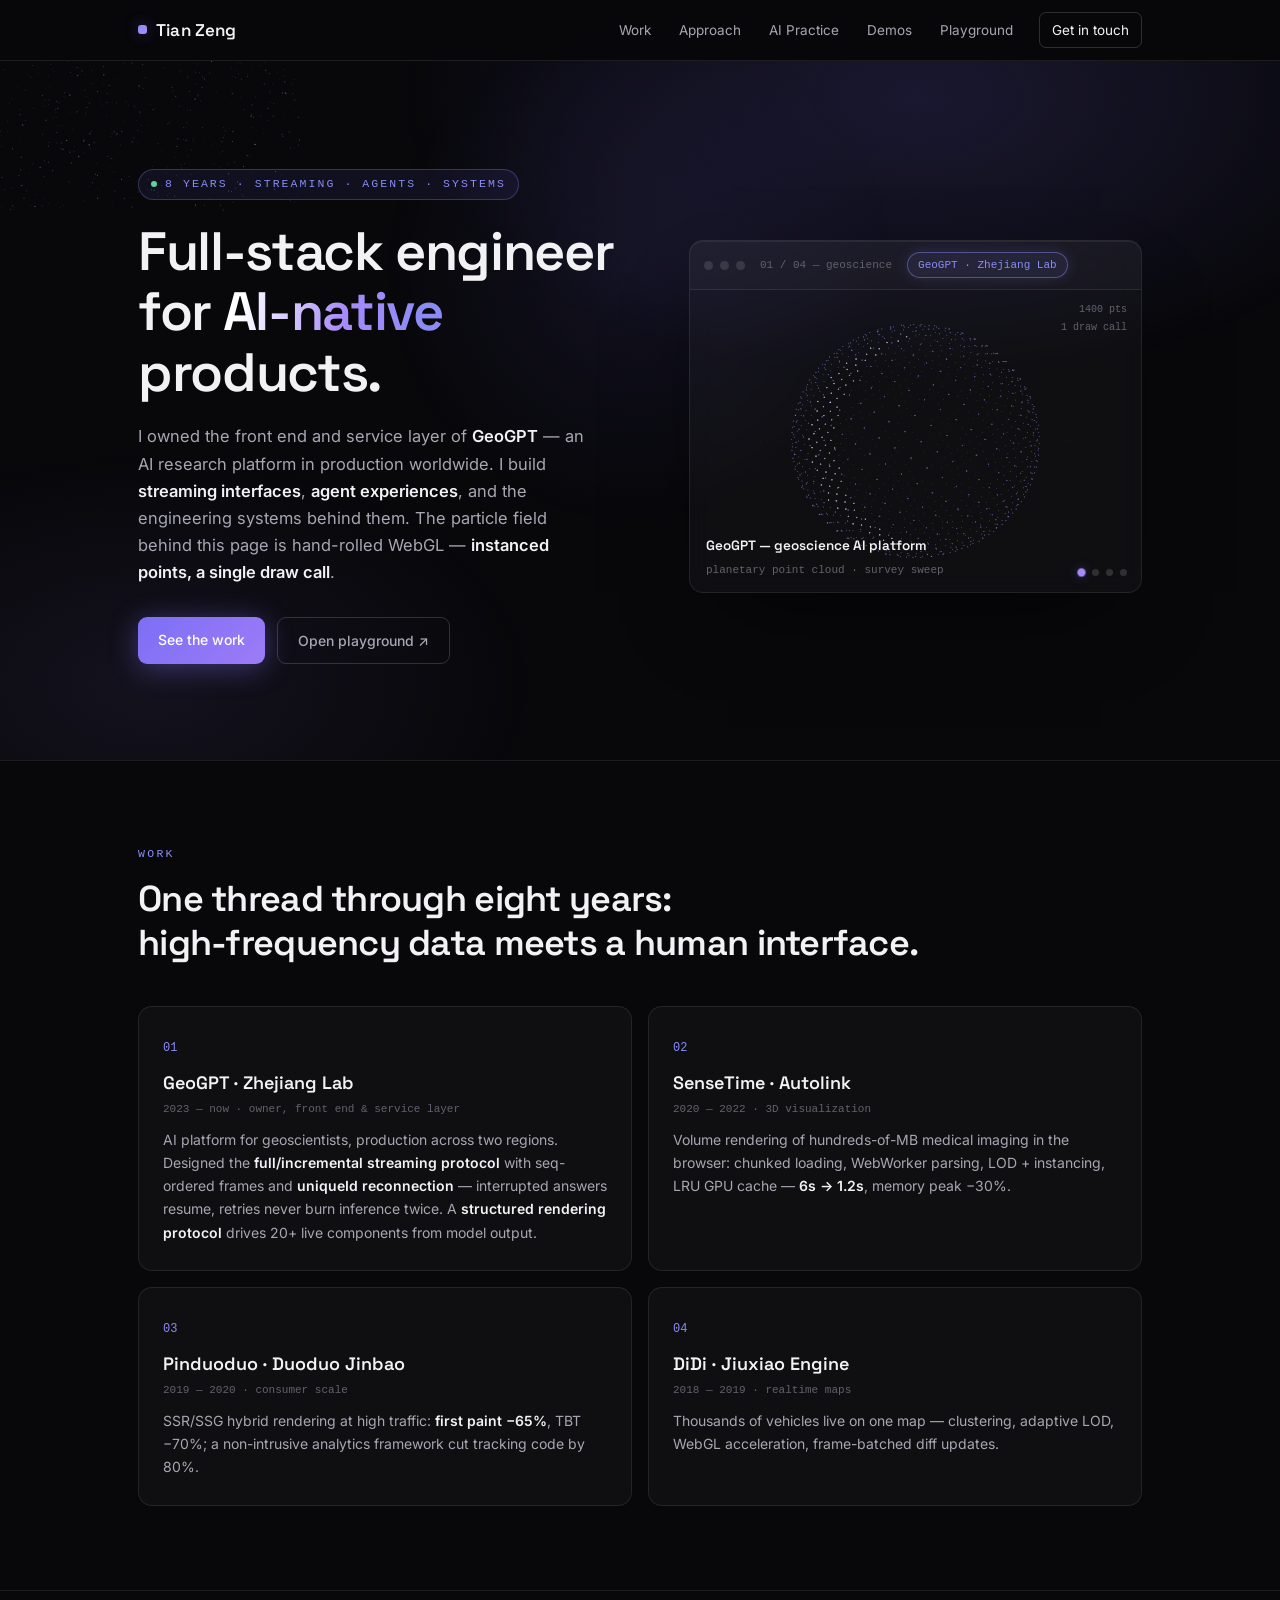
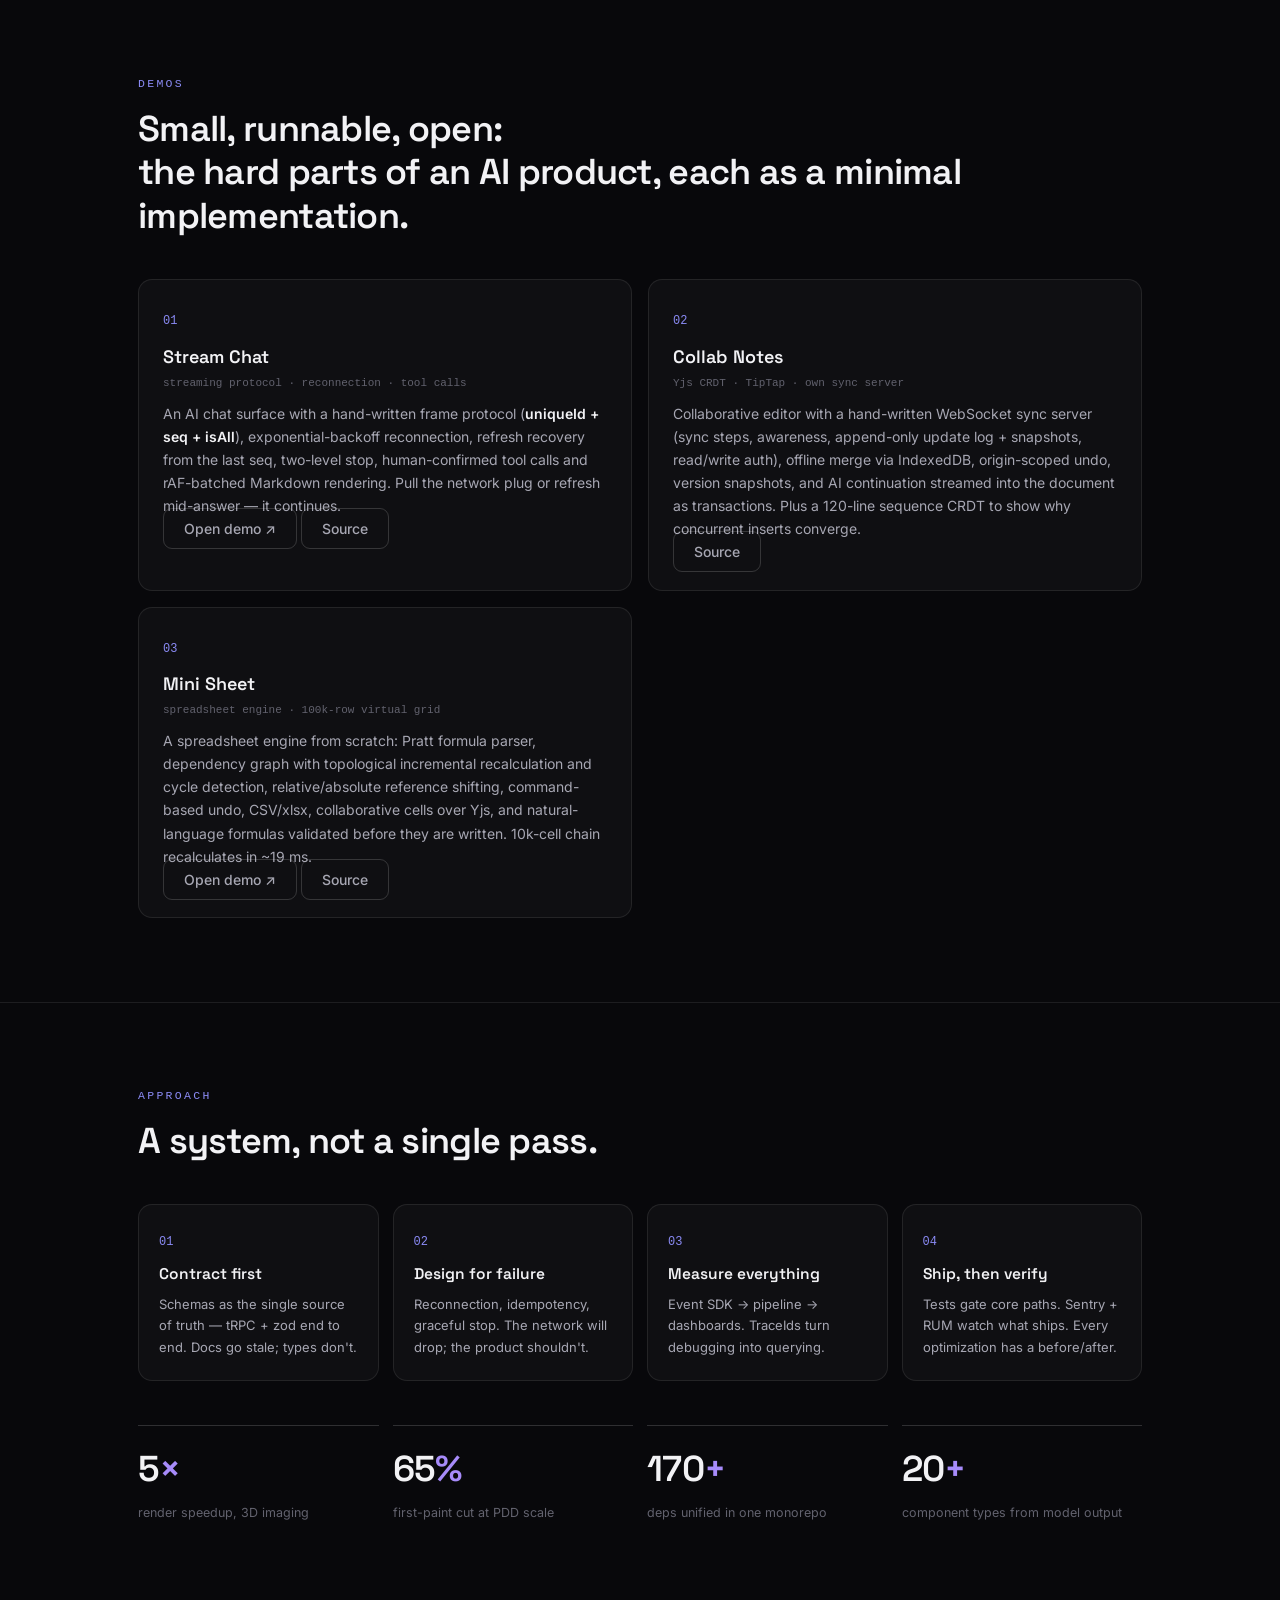
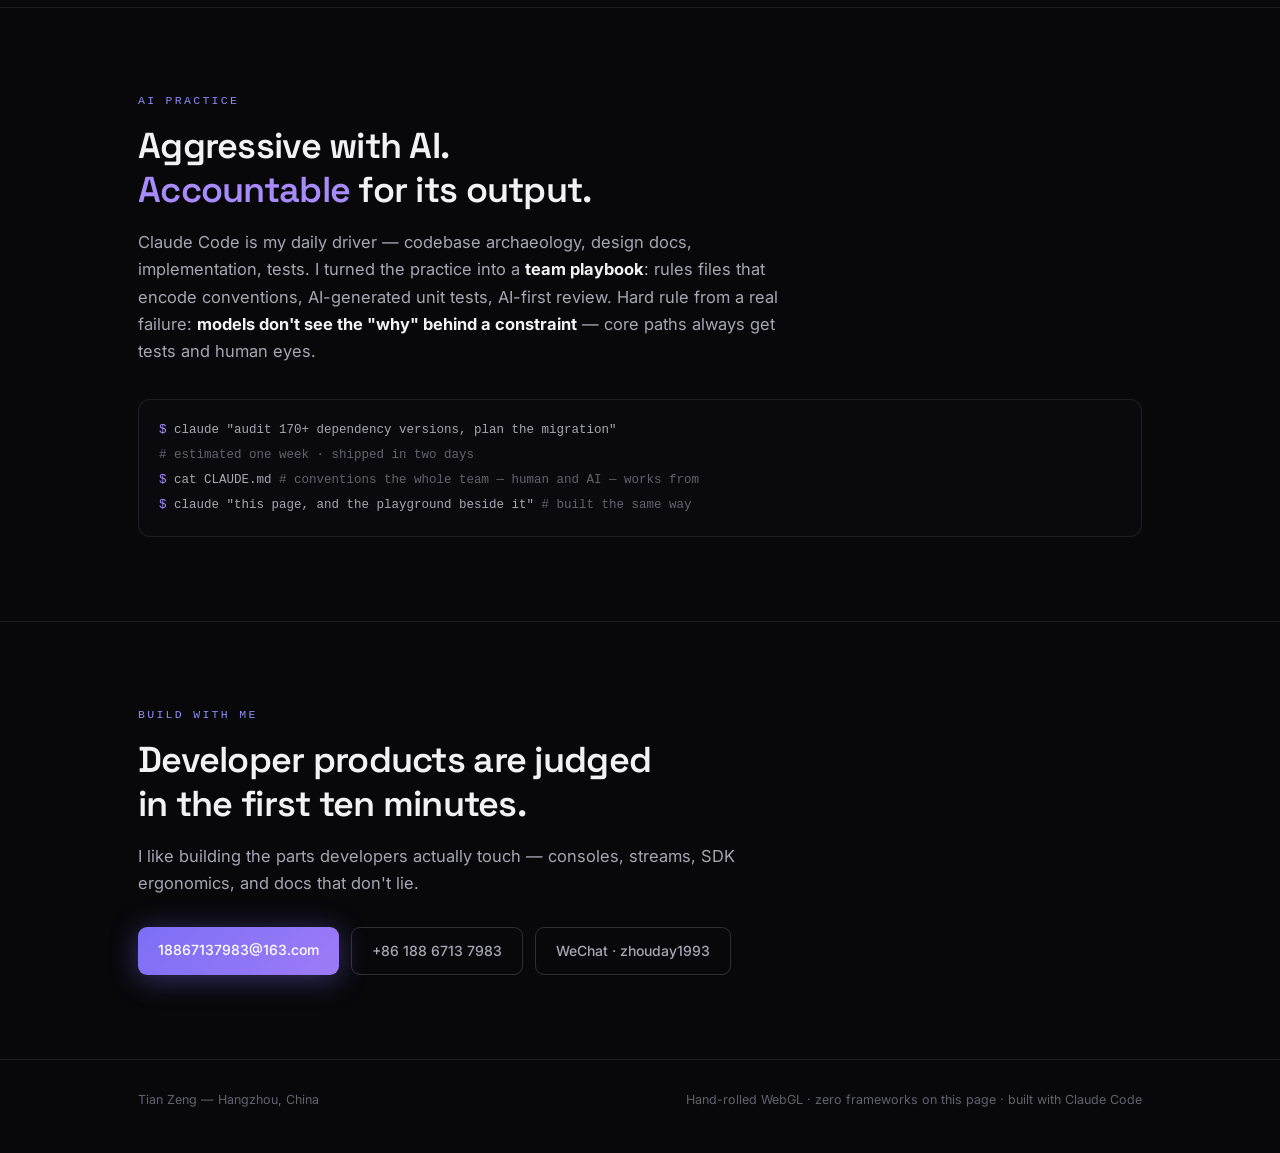
==== commit 903d5bdd: "Portfolio: add Demos section, favicons" ====
--- a/me/index.html
+++ b/me/index.html
@@ -150,6 +150,7 @@
     <a href="#work">Work</a>
     <a href="#approach">Approach</a>
     <a href="#ai">AI Practice</a>
+    <a href="#demos">Demos</a>
     <a href="playground.html">Playground</a>
     <a class="cta" href="mailto:18867137983@163.com">Get in touch</a>
   </nav>
@@ -195,6 +196,25 @@
     <div class="card rise"><span class="num">04</span>
       <h3>DiDi · Jiuxiao Engine</h3><small>2018 — 2019 · realtime maps</small>
       <p>Thousands of vehicles live on one map — clustering, adaptive LOD, WebGL acceleration, frame-batched diff updates.</p></div>
+  </div>
+</div></section>
+
+<section id="demos"><div class="wrap">
+  <p class="sec-eyebrow rise">Demos</p>
+  <h2 class="lede rise">Small, runnable, open:<br>the hard parts of an AI product, each as a minimal implementation.</h2>
+  <div class="cards">
+    <div class="card rise"><span class="num">01</span>
+      <h3>Stream Chat</h3><small>streaming protocol · reconnection · tool calls</small>
+      <p>An AI chat surface with a hand-written frame protocol (<b>uniqueId + seq + isAll</b>), exponential-backoff reconnection, refresh recovery from the last seq, two-level stop, human-confirmed tool calls and rAF-batched Markdown rendering. Pull the network plug or refresh mid-answer — it continues.</p>
+      <p><a class="btn ghost" href="chat/">Open demo ↗</a> <a class="btn ghost" href="https://github.com/Gluneko/stream-chat-demo">Source</a></p></div>
+    <div class="card rise"><span class="num">02</span>
+      <h3>Collab Notes</h3><small>Yjs CRDT · TipTap · own sync server</small>
+      <p>Collaborative editor with a hand-written WebSocket sync server (sync steps, awareness, append-only update log + snapshots, read/write auth), offline merge via IndexedDB, origin-scoped undo, version snapshots, and AI continuation streamed into the document as transactions. Plus a 120-line sequence CRDT to show why concurrent inserts converge.</p>
+      <p><a class="btn ghost" href="https://github.com/Gluneko/collab-notes">Source</a></p></div>
+    <div class="card rise"><span class="num">03</span>
+      <h3>Mini Sheet</h3><small>spreadsheet engine · 100k-row virtual grid</small>
+      <p>A spreadsheet engine from scratch: Pratt formula parser, dependency graph with topological incremental recalculation and cycle detection, relative/absolute reference shifting, command-based undo, CSV/xlsx, collaborative cells over Yjs, and natural-language formulas validated before they are written. 10k-cell chain recalculates in ~19 ms.</p>
+      <p><a class="btn ghost" href="sheet/">Open demo ↗</a> <a class="btn ghost" href="https://github.com/Gluneko/mini-sheet">Source</a></p></div>
   </div>
 </div></section>
 
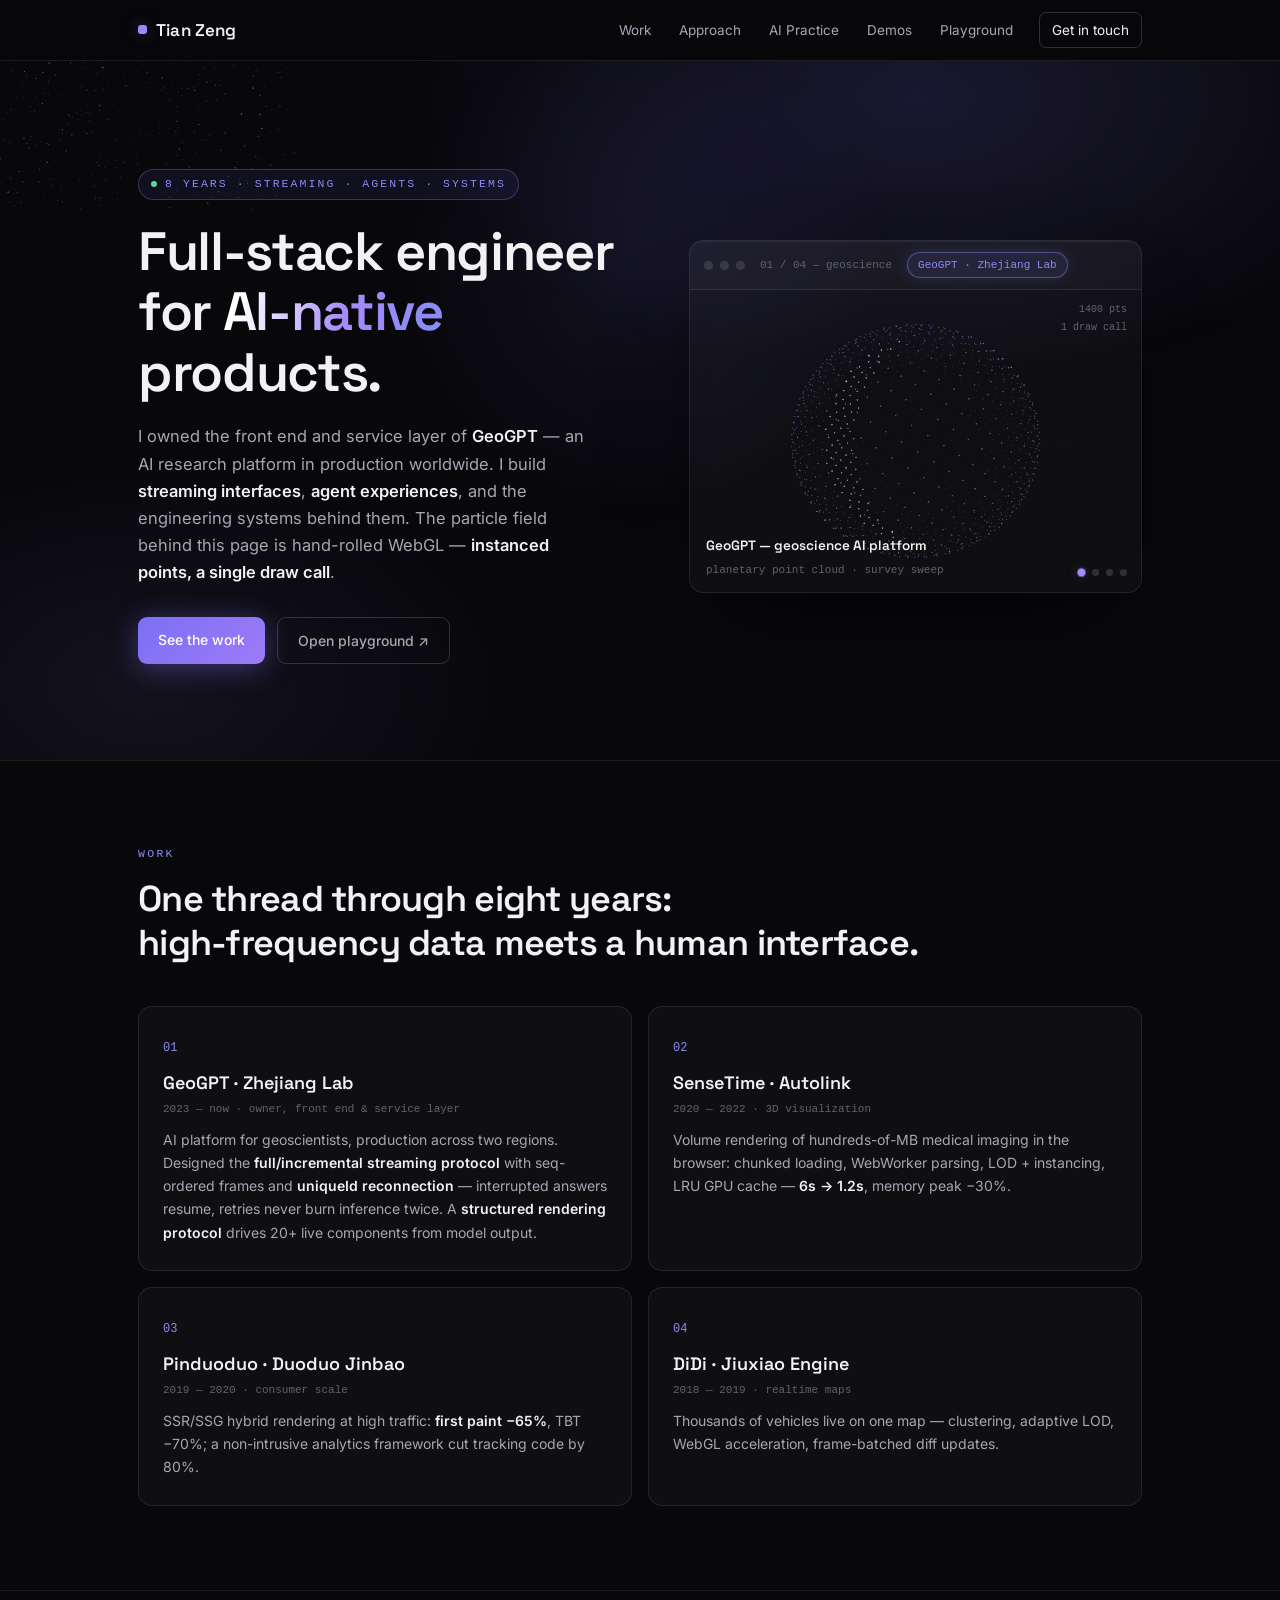
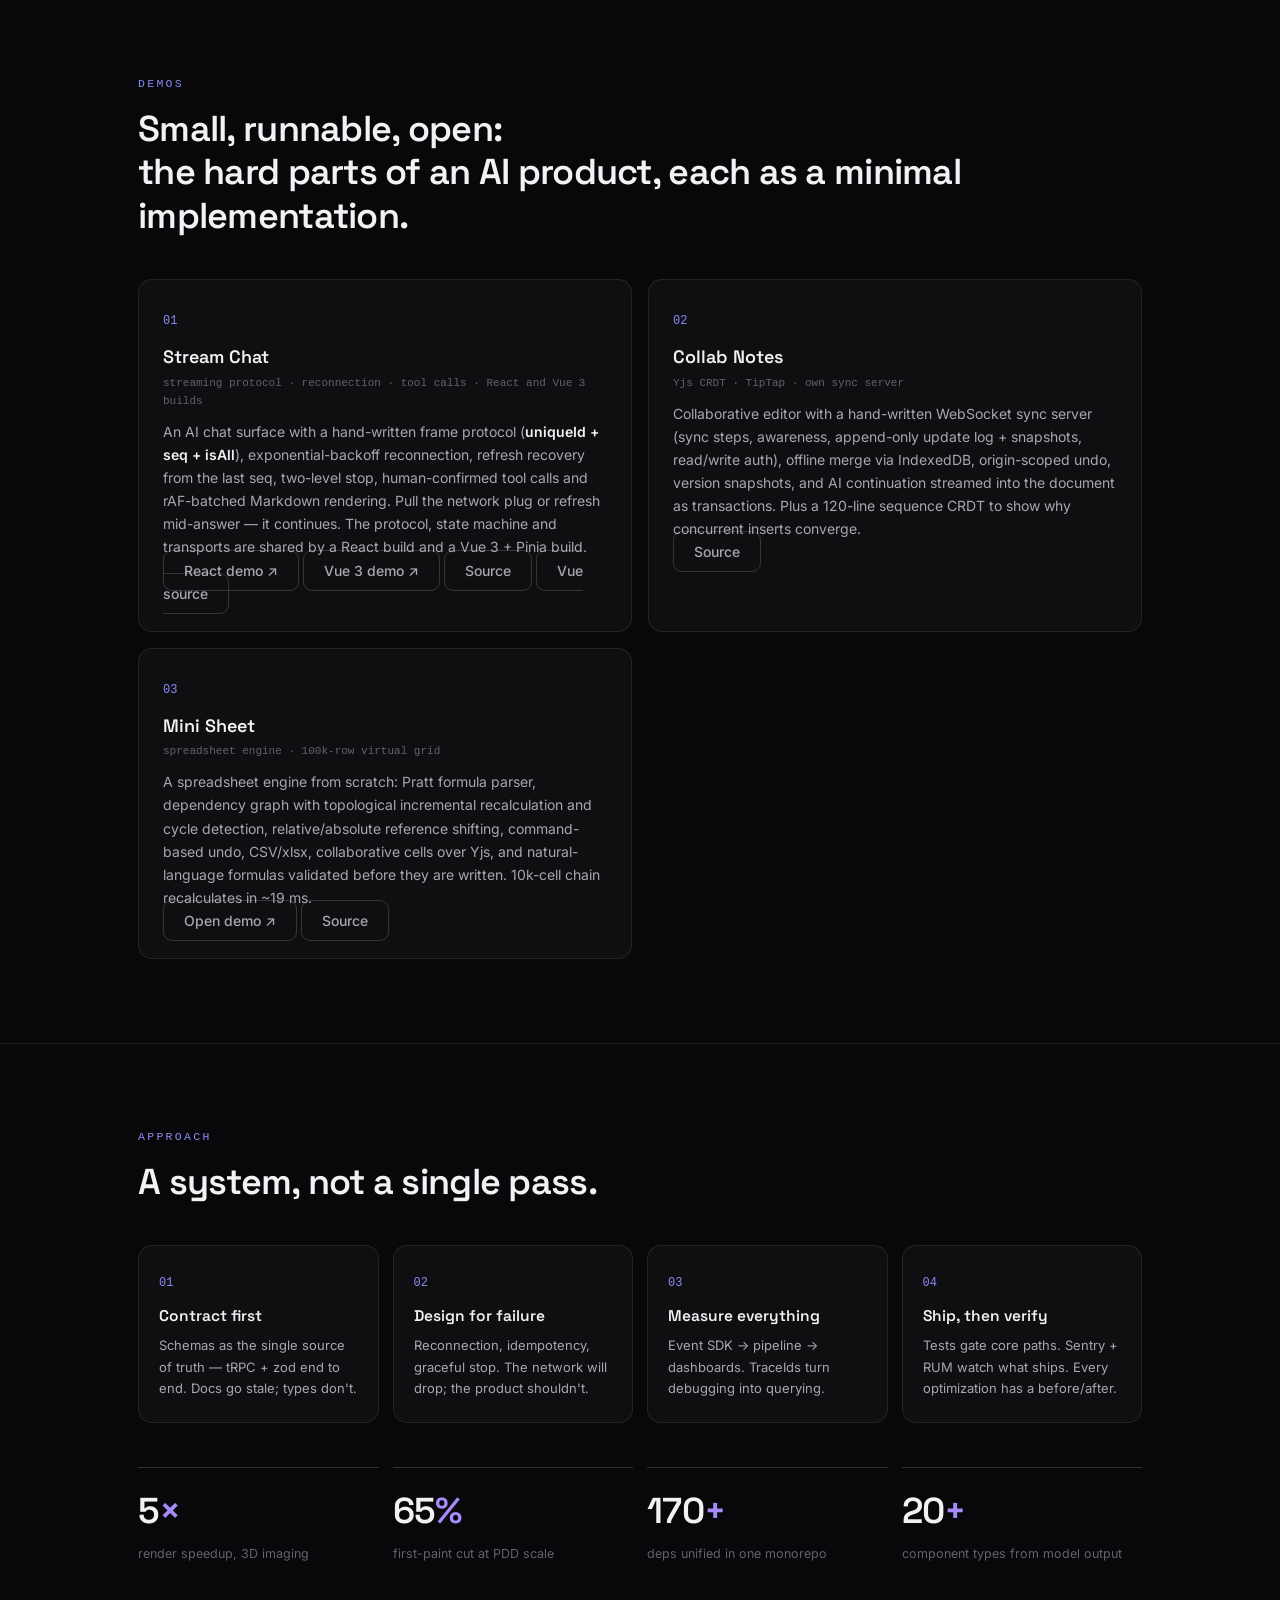
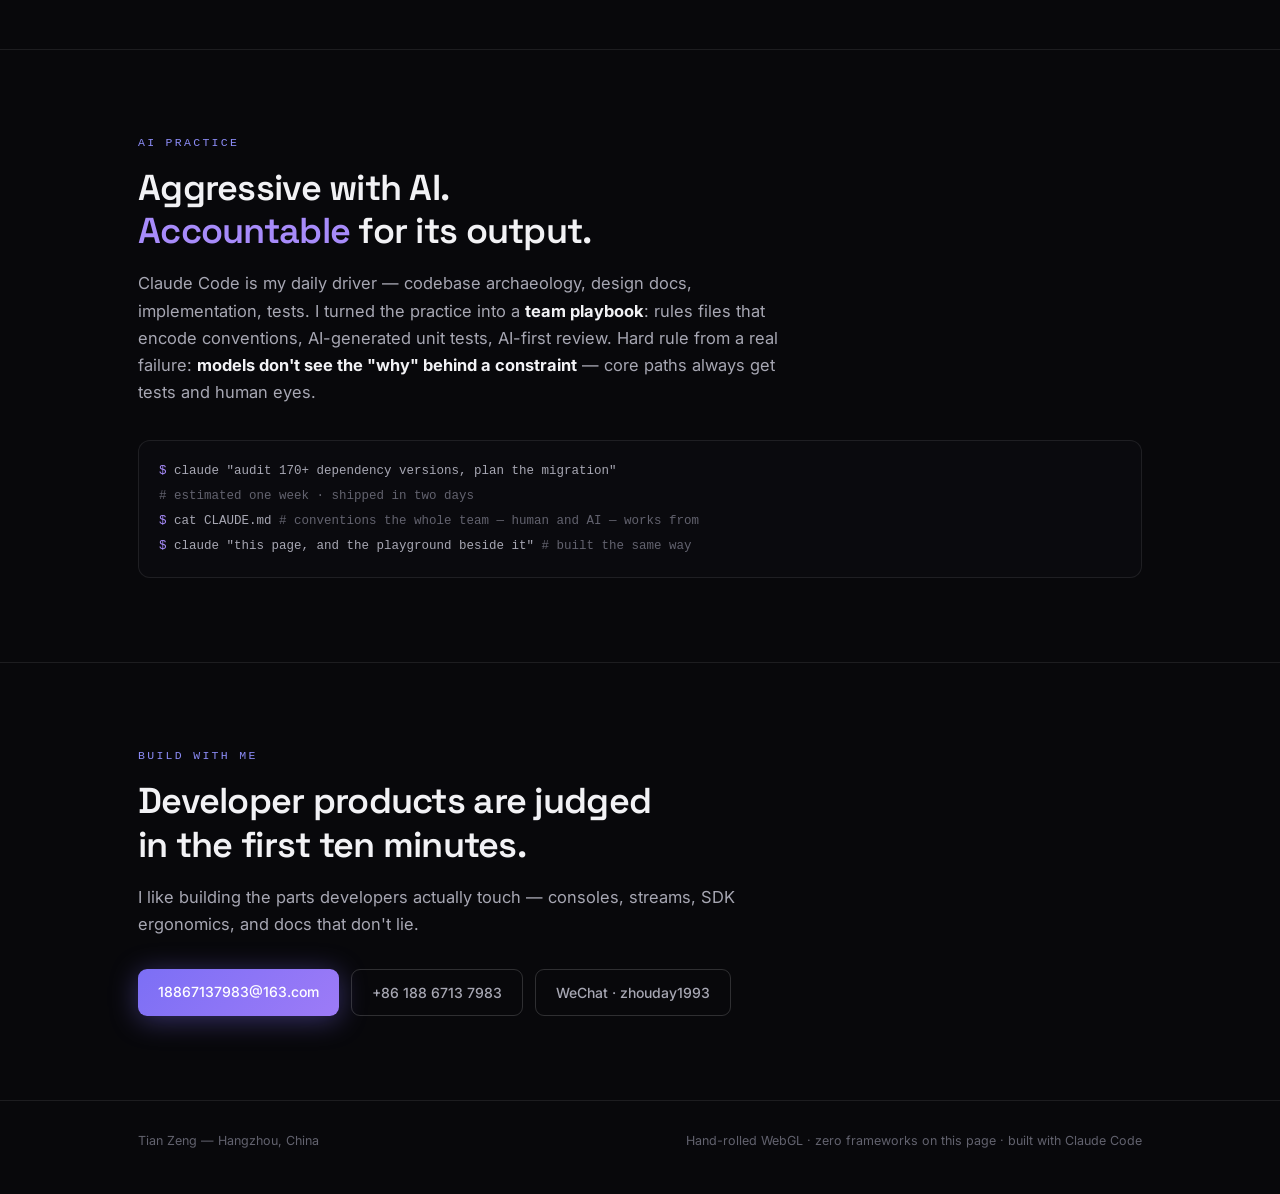
==== commit 279b2285: "Add Vue 3 build of Stream Chat demo at me/chat-vue Co-Authored-By: Claude Fable 5.1 <noreply@anthrop" ====
--- a/me/index.html
+++ b/me/index.html
@@ -204,9 +204,9 @@
   <h2 class="lede rise">Small, runnable, open:<br>the hard parts of an AI product, each as a minimal implementation.</h2>
   <div class="cards">
     <div class="card rise"><span class="num">01</span>
-      <h3>Stream Chat</h3><small>streaming protocol · reconnection · tool calls</small>
-      <p>An AI chat surface with a hand-written frame protocol (<b>uniqueId + seq + isAll</b>), exponential-backoff reconnection, refresh recovery from the last seq, two-level stop, human-confirmed tool calls and rAF-batched Markdown rendering. Pull the network plug or refresh mid-answer — it continues.</p>
-      <p><a class="btn ghost" href="chat/">Open demo ↗</a> <a class="btn ghost" href="https://github.com/Gluneko/stream-chat-demo">Source</a></p></div>
+      <h3>Stream Chat</h3><small>streaming protocol · reconnection · tool calls · React and Vue 3 builds</small>
+      <p>An AI chat surface with a hand-written frame protocol (<b>uniqueId + seq + isAll</b>), exponential-backoff reconnection, refresh recovery from the last seq, two-level stop, human-confirmed tool calls and rAF-batched Markdown rendering. Pull the network plug or refresh mid-answer — it continues. The protocol, state machine and transports are shared by a React build and a Vue 3 + Pinia build.</p>
+      <p><a class="btn ghost" href="chat/">React demo ↗</a> <a class="btn ghost" href="chat-vue/">Vue 3 demo ↗</a> <a class="btn ghost" href="https://github.com/Gluneko/stream-chat-demo">Source</a> <a class="btn ghost" href="https://github.com/Gluneko/stream-chat-vue">Vue source</a></p></div>
     <div class="card rise"><span class="num">02</span>
       <h3>Collab Notes</h3><small>Yjs CRDT · TipTap · own sync server</small>
       <p>Collaborative editor with a hand-written WebSocket sync server (sync steps, awareness, append-only update log + snapshots, read/write auth), offline merge via IndexedDB, origin-scoped undo, version snapshots, and AI continuation streamed into the document as transactions. Plus a 120-line sequence CRDT to show why concurrent inserts converge.</p>
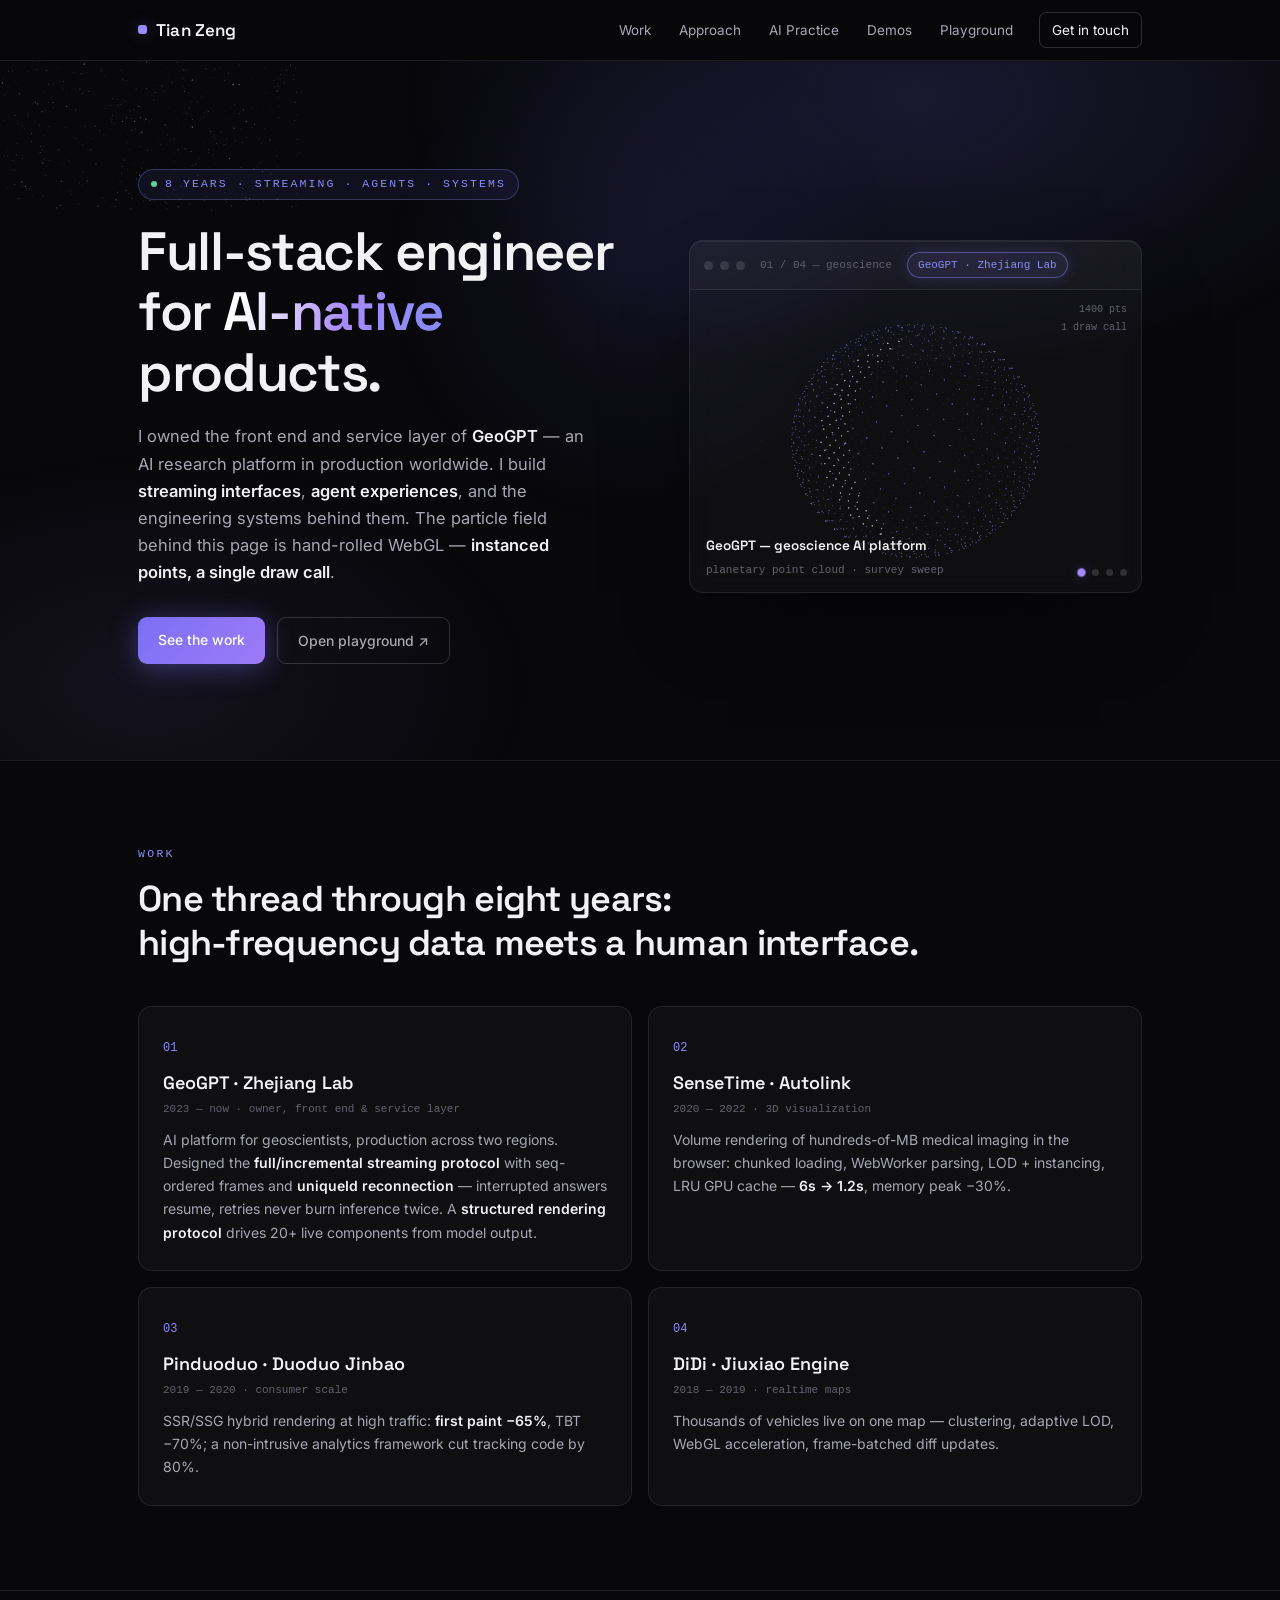
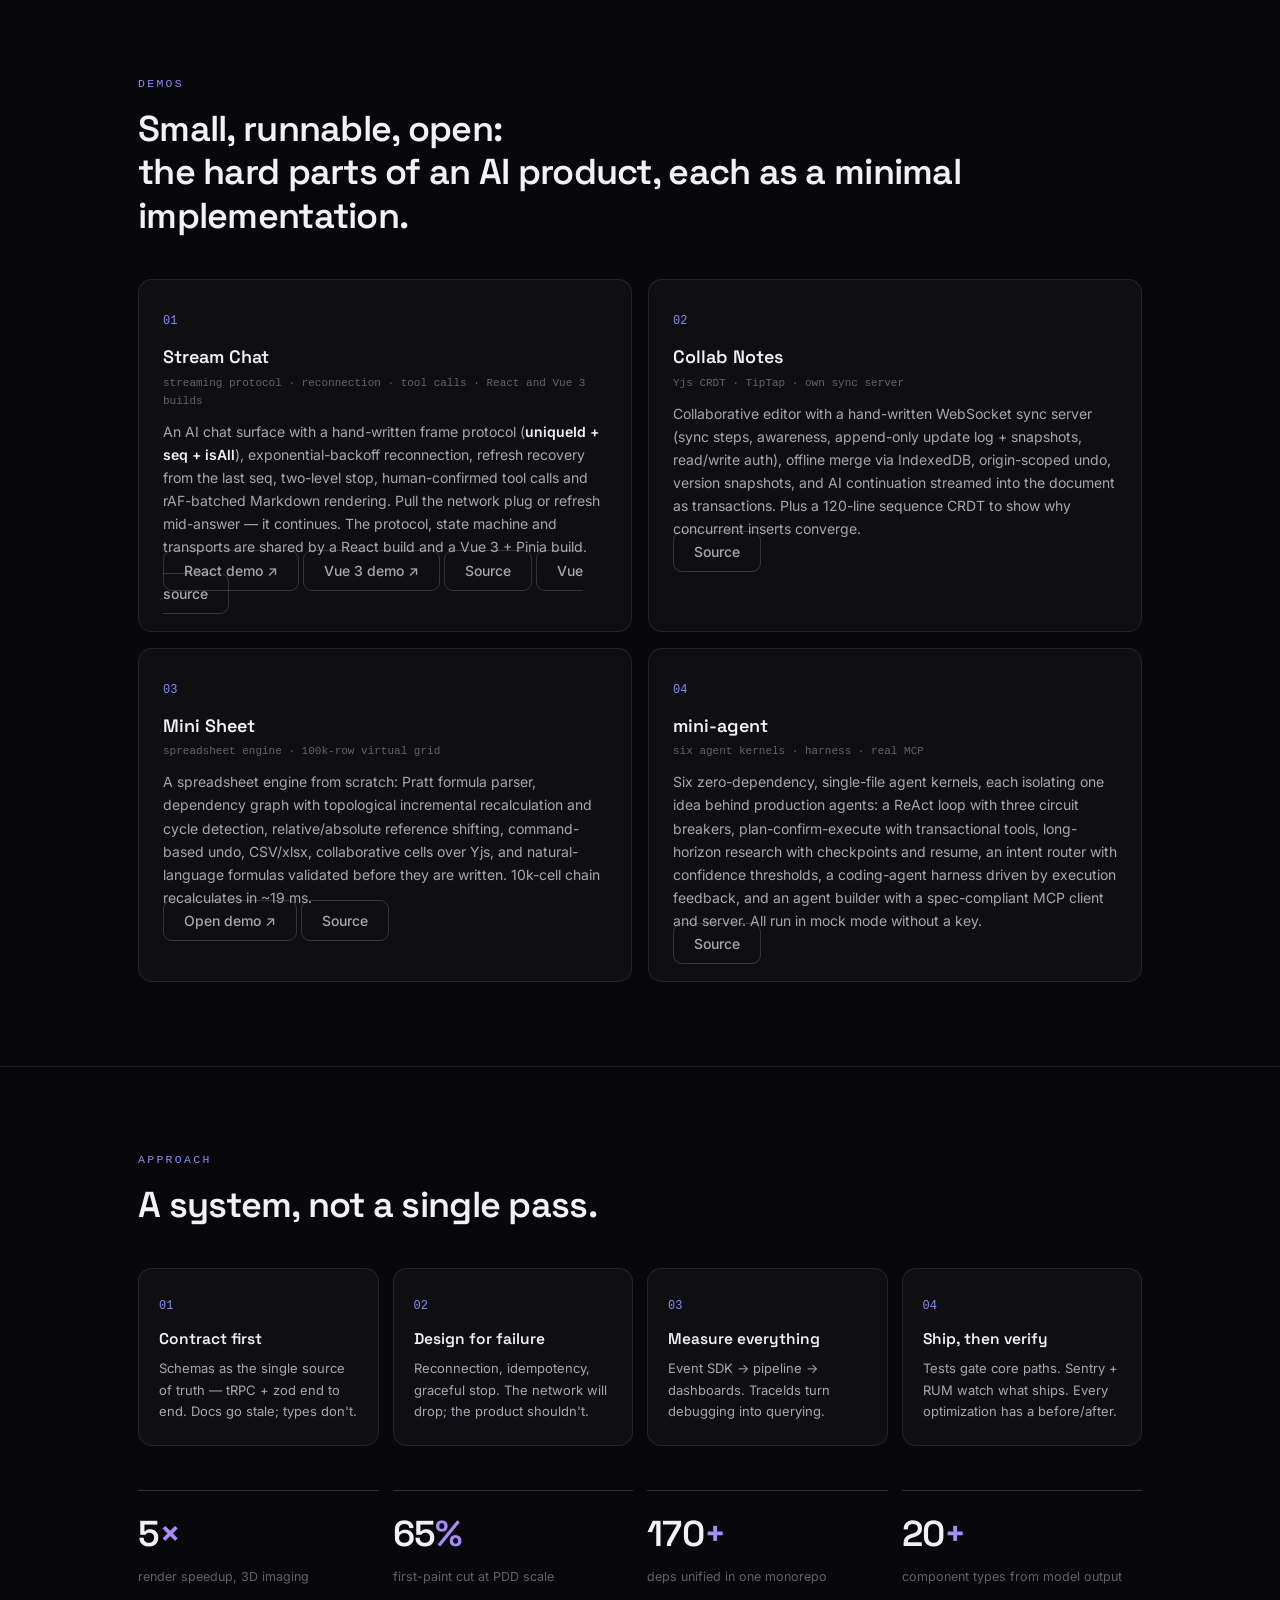
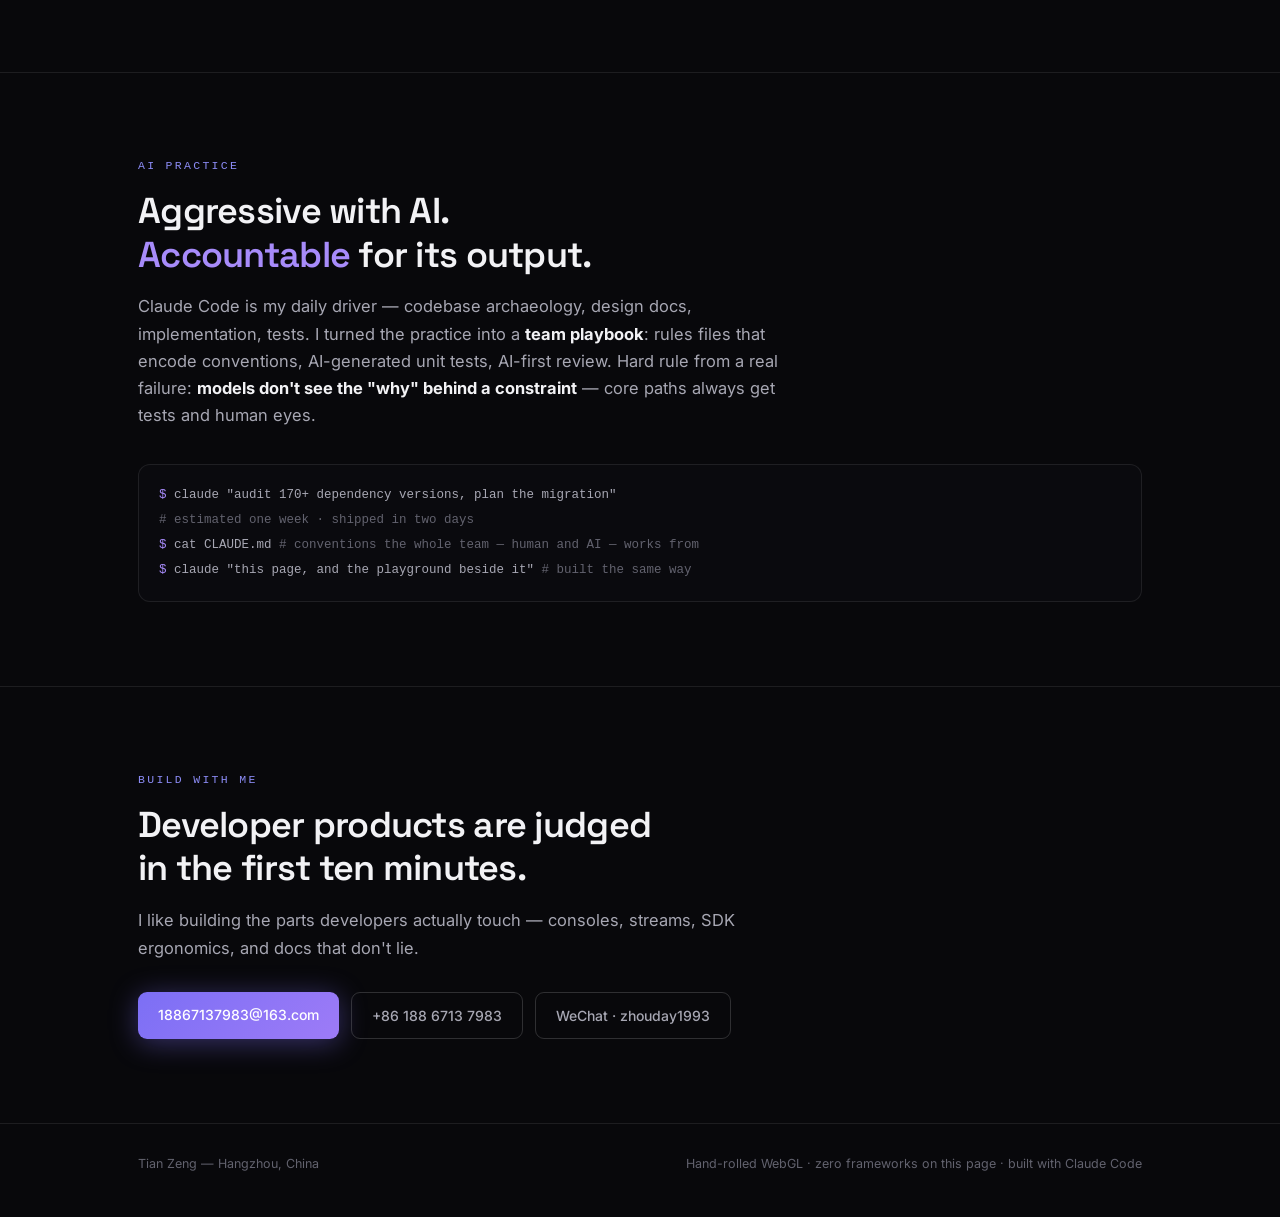
==== commit 63a92084: "Add mini-agent card to demos Co-Authored-By: Claude Fable 5.1 <noreply@anthropic.com>" ====
--- a/me/index.html
+++ b/me/index.html
@@ -215,6 +215,10 @@
       <h3>Mini Sheet</h3><small>spreadsheet engine · 100k-row virtual grid</small>
       <p>A spreadsheet engine from scratch: Pratt formula parser, dependency graph with topological incremental recalculation and cycle detection, relative/absolute reference shifting, command-based undo, CSV/xlsx, collaborative cells over Yjs, and natural-language formulas validated before they are written. 10k-cell chain recalculates in ~19 ms.</p>
       <p><a class="btn ghost" href="sheet/">Open demo ↗</a> <a class="btn ghost" href="https://github.com/Gluneko/mini-sheet">Source</a></p></div>
+    <div class="card rise"><span class="num">04</span>
+      <h3>mini-agent</h3><small>six agent kernels · harness · real MCP</small>
+      <p>Six zero-dependency, single-file agent kernels, each isolating one idea behind production agents: a ReAct loop with three circuit breakers, plan-confirm-execute with transactional tools, long-horizon research with checkpoints and resume, an intent router with confidence thresholds, a coding-agent harness driven by execution feedback, and an agent builder with a spec-compliant MCP client and server. All run in mock mode without a key.</p>
+      <p><a class="btn ghost" href="https://github.com/Gluneko/mini-agent">Source</a></p></div>
   </div>
 </div></section>
 
